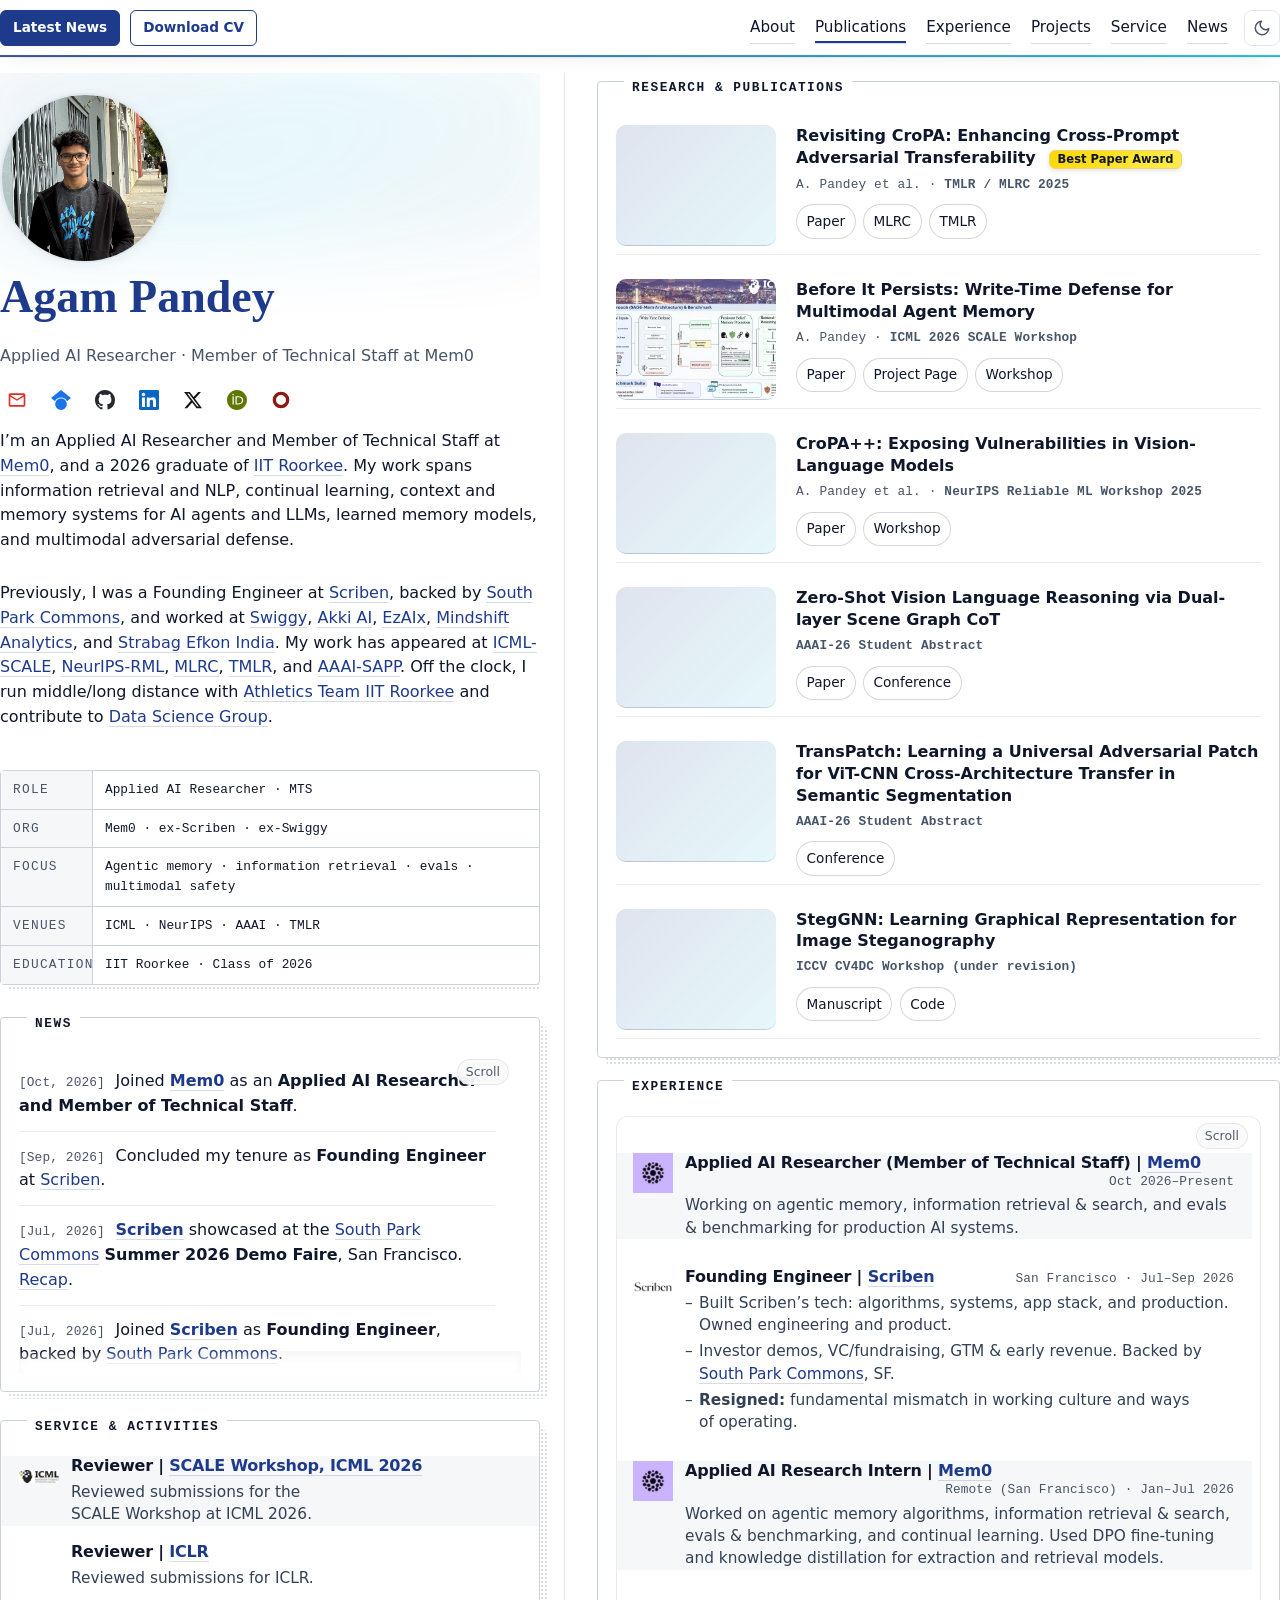
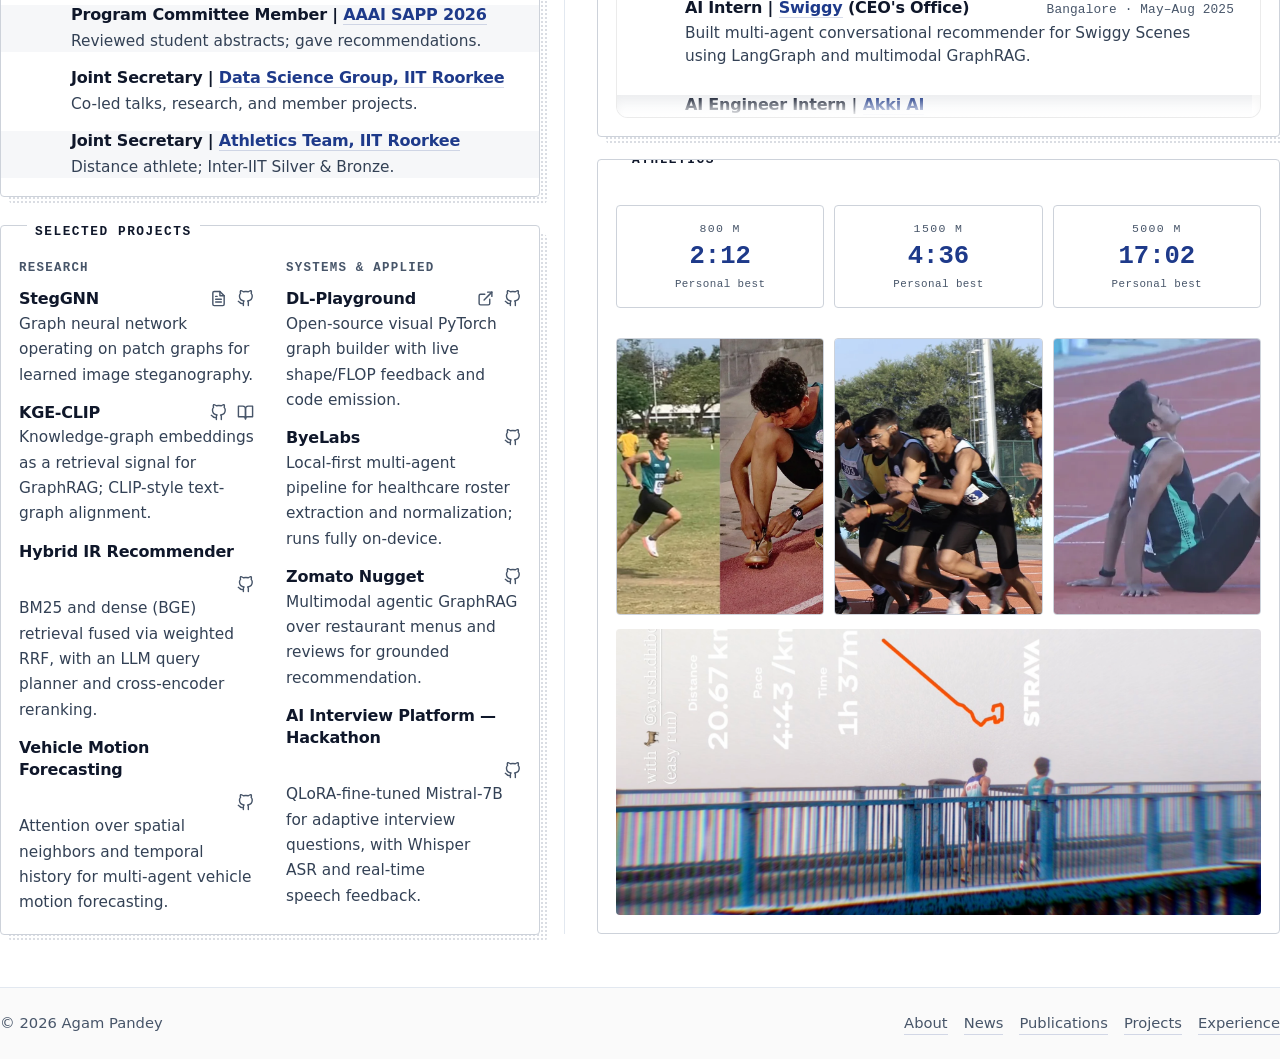
==== index.html @ eba28b07 "Refine research focus statement" ====
<!doctype html>
<html lang="en">
<head>
  <meta charset="utf-8" />
  <meta name="viewport" content="width=device-width,initial-scale=1" />
  <meta name="google-site-verification" content="AENt6nhlMRjTKrDk8dvHItSjWiHQhO2gDNcXjdzVQt0" />
  <title>Agam Pandey | Applied AI Researcher &amp; MTS at Mem0</title>
  <meta name="description" content="Agam Pandey is an Applied AI Researcher at Mem0, building memory, information retrieval, evaluation, and multimodal safety systems for AI agents." />
  <meta name="author" content="Agam Pandey" />
  <meta name="keywords" content="Agam Pandey, Applied AI Researcher, Member of Technical Staff, MTS, Mem0, Scriben, South Park Commons, IIT Roorkee, information retrieval, retrieval augmented generation, evaluation and benchmarking, multimodal safety, vision-language models, VLM, adversarial machine learning, AI agents, agentic memory, machine learning research" />
  <meta name="robots" content="index, follow, max-image-preview:large, max-snippet:-1, max-video-preview:-1" />
  <link rel="canonical" href="https://agampandey.com/" />
  <meta property="og:site_name" content="Agam Pandey" />
  <meta property="og:title" content="Agam Pandey | Applied AI Researcher &amp; MTS at Mem0" />
  <meta property="og:description" content="Applied AI researcher building memory, retrieval, and evaluation systems for AI agents at Mem0. Research spanning multimodal safety, VLMs, and adversarial machine learning." />
  <meta property="og:type" content="profile" />
  <meta property="profile:first_name" content="Agam" />
  <meta property="profile:last_name" content="Pandey" />
  <meta property="og:locale" content="en_US" />
  <meta property="og:url" content="https://agampandey.com/" />
  <meta property="og:image" content="https://agampandey.com/assets/photos/og-agam-pandey-v2.png" />
  <meta property="og:image:secure_url" content="https://agampandey.com/assets/photos/og-agam-pandey-v2.png" />
  <meta property="og:image:type" content="image/png" />
  <meta property="og:image:width" content="1200" />
  <meta property="og:image:height" content="630" />
  <meta property="og:image:alt" content="Agam Pandey, Applied AI Researcher and Member of Technical Staff at Mem0" />
  <meta name="twitter:card" content="summary_large_image" />
  <meta name="twitter:site" content="@AgamPandeyy" />
  <meta name="twitter:creator" content="@AgamPandeyy" />
  <meta name="twitter:domain" content="agampandey.com" />
  <meta name="twitter:url" content="https://agampandey.com/" />
  <meta name="twitter:title" content="Agam Pandey | Applied AI Researcher &amp; MTS at Mem0" />
  <meta name="twitter:description" content="Applied AI researcher building memory, retrieval, and evaluation systems for AI agents at Mem0. Research spanning multimodal safety, VLMs, and adversarial machine learning." />
  <meta name="twitter:image" content="https://agampandey.com/assets/photos/og-agam-pandey-v2.png" />
  <meta name="twitter:image:alt" content="Agam Pandey, Applied AI Researcher and Member of Technical Staff at Mem0" />
  <meta name="theme-color" content="#1e3a8a">
  <script>
    // Send visitors from legacy profile hosts to the canonical domain while
    // preserving project pages such as /sage-mem/ on GitHub Pages.
    (function () {
      var legacyHosts = ['agampandeyy.github.io', 'agampandeyy-github-io.pages.dev'];
      if (legacyHosts.indexOf(window.location.hostname) !== -1 &&
          (window.location.pathname === '/' || window.location.pathname === '/index.html')) {
        window.location.replace('https://agampandey.com/' + window.location.search + window.location.hash);
        return;
      }

      // Set theme before first paint to avoid any flash (FOUC).
      try {
        var stored = localStorage.getItem('theme');
        var theme = (stored === 'light' || stored === 'dark') ? stored : 'light';
        document.documentElement.setAttribute('data-theme', theme);
        var meta = document.querySelector('meta[name="theme-color"]');
        if (meta) meta.setAttribute('content', theme === 'dark' ? '#161616' : '#1e3a8a');
      } catch (e) {
        document.documentElement.setAttribute('data-theme', 'light');
      }
    })();
  </script>
  <link rel="icon" type="image/png" sizes="48x48" href="/favicon-cat-48x48.png">
  <link rel="icon" type="image/png" sizes="96x96" href="/favicon-cat-96x96.png">
  <link rel="shortcut icon" href="/favicon-cat.ico">
  <link rel="apple-touch-icon" sizes="180x180" href="/apple-touch-icon-cat.png">
  <link rel="manifest" href="/site.webmanifest">
  <link rel="preload" as="image" href="assets/photos/pfp-mem0.webp">
  <link rel="stylesheet" href="styles.css?v=20261003-4" />
  <script type="application/ld+json">
  {
    "@context": "https://schema.org",
    "@graph": [
      {
        "@type": "Person",
        "@id": "https://agampandey.com/#agam",
        "name": "Agam Pandey",
        "givenName": "Agam",
        "familyName": "Pandey",
        "url": "https://agampandey.com/",
        "image": "https://agampandey.com/assets/photos/pfp-mem0.webp",
        "alternateName": ["A. Pandey", "Agam Pandeyy"],
        "identifier": "ORCID: 0009-0008-0754-1623",
        "email": "mailto:agam.pandeyy@gmail.com",
        "jobTitle": "Applied AI Researcher | Member of Technical Staff",
        "description": "Applied AI Researcher and Member of Technical Staff at Mem0 working on agentic memory, information retrieval and search, evaluation and benchmarking, and production AI systems.",
        "mainEntityOfPage": { "@id": "https://agampandey.com/#profilepage" },
        "worksFor": { "@id": "https://agampandey.com/#mem0" },
        "affiliation": { "@id": "https://agampandey.com/#mem0" },
        "alumniOf": { "@id": "https://agampandey.com/#iitr" },
        "hasOccupation": {
          "@type": "Occupation",
          "name": "AI Researcher",
          "occupationalCategory": "15-2051.00",
          "skills": "Agentic memory, information retrieval, retrieval-augmented generation, LLM evaluation, adversarial machine learning, vision-language models"
        },
        "knowsLanguage": ["en", "hi"],
        "award": [
          "Best Paper Award, ML Reproducibility Challenge (MLRC) 2025",
          "Urmila & Prem Nath Kumra Annual Excellence Award, IIT Roorkee Heritage Foundation USA",
          "Inter-IIT Athletics Silver and Bronze medallist"
        ],
        "knowsAbout": [
          "Agentic Memory",
          "Information Retrieval",
          "Retrieval-Augmented Generation",
          "Semantic Search",
          "Reranking",
          "Evaluation and Benchmarking",
          "LLM Evaluation",
          "Direct Preference Optimization",
          "Knowledge Distillation",
          "Continual Learning",
          "Multimodal Safety and Robustness",
          "Vision-Language Models",
          "Adversarial Machine Learning",
          "AI Agents",
          "Computer Vision",
          "Machine Learning"
        ],
        "sameAs": [
          "https://github.com/AGAMPANDEYY",
          "https://scholar.google.com/citations?user=K6IhmxoAAAAJ&hl=en",
          "https://orcid.org/0009-0008-0754-1623",
          "https://openreview.net/profile?id=~Agam_Pandey1",
          "https://www.linkedin.com/in/agam-pandeyy/",
          "https://x.com/AgamPandeyy",
          "https://huggingface.co/AgamP"
        ]
      },
      {
        "@type": "Organization",
        "@id": "https://agampandey.com/#scriben",
        "name": "Scriben",
        "url": "https://home.scriben.ai/",
        "description": "Speech-native memory for knowledge work, backed by South Park Commons.",
        "funder": { "@type": "Organization", "name": "South Park Commons", "url": "https://www.southparkcommons.com/" }
      },
      {
        "@type": "Organization",
        "@id": "https://agampandey.com/#mem0",
        "name": "Mem0",
        "url": "https://mem0.ai/",
        "description": "A memory layer for AI applications and agents."
      },
      {
        "@type": "CollegeOrUniversity",
        "@id": "https://agampandey.com/#iitr",
        "name": "Indian Institute of Technology Roorkee",
        "alternateName": "IIT Roorkee",
        "url": "https://www.iitr.ac.in/"
      },
      {
        "@type": "WebSite",
        "@id": "https://agampandey.com/#website",
        "url": "https://agampandey.com/",
        "name": "Agam Pandey",
        "description": "Personal site of Agam Pandey, Applied AI Researcher and Member of Technical Staff at Mem0.",
        "inLanguage": "en",
        "publisher": { "@id": "https://agampandey.com/#agam" }
      },
      {
        "@type": "ProfilePage",
        "@id": "https://agampandey.com/#profilepage",
        "url": "https://agampandey.com/",
        "name": "Agam Pandey | Applied AI Researcher and MTS at Mem0",
        "isPartOf": { "@id": "https://agampandey.com/#website" },
        "about": { "@id": "https://agampandey.com/#agam" },
        "mainEntity": { "@id": "https://agampandey.com/#agam" },
        "dateModified": "2026-10-02",
        "inLanguage": "en"
      },
      {
        "@type": "ScholarlyArticle",
        "@id": "https://agampandey.com/#before-it-persists",
        "name": "Before It Persists: Write-Time Defense for Multimodal Agent Memory",
        "author": { "@id": "https://agampandey.com/#agam" },
        "datePublished": "2026",
        "url": "https://openreview.net/forum?id=6lJ6J3dDOx",
        "image": "https://agampandey.com/assets/pubs/icml-640.webp",
        "about": ["Agentic Memory", "Multimodal Safety", "AI Agents"],
        "isPartOf": { "@type": "Periodical", "name": "SCALE Workshop, ICML 2026" }
      },
      {
        "@type": "ScholarlyArticle",
        "@id": "https://agampandey.com/#scene-graph-cot",
        "name": "Zero-Shot Vision Language Reasoning via Dual-layer Scene Graph Chain-of-Thought",
        "author": { "@id": "https://agampandey.com/#agam" },
        "datePublished": "2026",
        "url": "https://ojs.aaai.org/index.php/AAAI/article/view/42188",
        "image": "https://agampandey.com/assets/pubs/scene-graph-cot-640.webp",
        "about": ["Vision-Language Models", "Scene Graphs", "Chain-of-Thought Reasoning"],
        "isPartOf": { "@type": "Periodical", "name": "AAAI-26 Student Abstract and Poster Program" }
      },
      {
        "@type": "ScholarlyArticle",
        "@id": "https://agampandey.com/#transpatch",
        "name": "TransPatch: Learning a Universal Adversarial Patch for ViT-CNN Cross-Architecture Transfer in Semantic Segmentation",
        "author": { "@id": "https://agampandey.com/#agam" },
        "datePublished": "2026",
        "url": "https://aaai.org/conference/aaai/aaai-26/student-abstract-and-poster-program-call/",
        "image": "https://agampandey.com/assets/pubs/transpatch-640.webp",
        "about": ["Adversarial Machine Learning", "Semantic Segmentation", "Vision Transformers"],
        "isPartOf": { "@type": "Periodical", "name": "AAAI-26 Student Abstract and Poster Program" }
      },
      {
        "@type": "ScholarlyArticle",
        "@id": "https://agampandey.com/#recropa",
        "name": "Revisiting CroPA: Enhancing Cross-Prompt Adversarial Transferability",
        "author": { "@id": "https://agampandey.com/#agam" },
        "datePublished": "2025",
        "url": "https://openreview.net/forum?id=5L90cl0xtf",
        "sameAs": "https://openreview.net/pdf?id=5L90cl0xtf",
        "image": "https://agampandey.com/assets/pubs/recropa-640.webp",
        "award": "Best Paper Award",
        "isPartOf": { "@type": "Periodical", "name": "Transactions on Machine Learning Research (TMLR) / MLRC 2025" }
      },
      {
        "@type": "ScholarlyArticle",
        "@id": "https://agampandey.com/#cropa-plus",
        "name": "CroPA++: Exposing Vulnerabilities in Vision-Language Models",
        "author": { "@id": "https://agampandey.com/#agam" },
        "datePublished": "2025",
        "url": "https://openreview.net/pdf?id=gKtyvblq0Y",
        "image": "https://agampandey.com/assets/pubs/cropa-plus-640.webp",
        "isPartOf": { "@type": "Periodical", "name": "NeurIPS 2025 Reliable ML Workshop" }
      },
      {
        "@type": "ScholarlyArticle",
        "@id": "https://agampandey.com/#steggnn",
        "name": "StegGNN: Learning Graphical Representation for Image Steganography",
        "author": { "@id": "https://agampandey.com/#agam" },
        "url": "https://openreview.net/forum?id=UpCzCC4hCn",
        "image": "https://agampandey.com/assets/pubs/steggnn-640.webp",
        "isPartOf": { "@type": "Periodical", "name": "ICCV CV4DC Workshop (under revision)" }
      }
    ]
  }
  </script>
</head>

<body class="no-logos">

<header class="site-header">
  <nav class="container nav">
    <div class="nav-left">
      <div class="nav-cta">
        <a class="btn btn-solid btn-small hide-sm" href="#news">Latest News</a>
        <a class="btn btn-outline btn-small" href="assets/AgamPandey.pdf" download>Download CV</a>
      </div>
    </div>
    <div class="nav-right">
      <ul class="nav-links" id="primary-navigation">
        <li><a href="#about" class="nav-link">About</a></li>
        <li><a href="#publications" class="nav-link">Publications</a></li>
        <li><a href="#experience" class="nav-link">Experience</a></li>
        <li><a href="#projects" class="nav-link">Projects</a></li>
        <li><a href="#service" class="nav-link">Service</a></li>
        <li><a href="#news" class="nav-link">News</a></li>
      </ul>
      <button class="theme-toggle" type="button" aria-label="Switch to dark theme" aria-pressed="false" title="Toggle theme">
        <svg class="icon-moon" viewBox="0 0 24 24" fill="none" stroke="currentColor" stroke-width="2" stroke-linecap="round" stroke-linejoin="round" aria-hidden="true" focusable="false"><path d="M21 12.79A9 9 0 1 1 11.21 3 7 7 0 0 0 21 12.79z"/></svg>
        <svg class="icon-sun" viewBox="0 0 24 24" fill="none" stroke="currentColor" stroke-width="2" stroke-linecap="round" stroke-linejoin="round" aria-hidden="true" focusable="false"><circle cx="12" cy="12" r="5"/><line x1="12" y1="1" x2="12" y2="3"/><line x1="12" y1="21" x2="12" y2="23"/><line x1="4.22" y1="4.22" x2="5.64" y2="5.64"/><line x1="18.36" y1="18.36" x2="19.78" y2="19.78"/><line x1="1" y1="12" x2="3" y2="12"/><line x1="21" y1="12" x2="23" y2="12"/><line x1="4.22" y1="19.78" x2="5.64" y2="18.36"/><line x1="18.36" y1="5.64" x2="19.78" y2="4.22"/></svg>
      </button>
      <button class="nav-toggle" aria-label="Open navigation" aria-expanded="false" aria-controls="primary-navigation" title="Menu">☰</button>
    </div>
  </nav>
</header>

<main class="container page-layout">
  <div class="sidebar">
    <!-- ABOUT -->
    <section id="about" class="section profile">
      <div class="hero-left">
      <img src="assets/photos/pfp-mem0.webp" alt="Agam Pandey, Applied AI Researcher and Member of Technical Staff at Mem0" class="headshot round" loading="eager" decoding="async" width="1200" height="1200">
      <h1 class="hero-title">Agam Pandey</h1>
      <div class="hero-subline">
        <p class="hero-subtitle">Applied AI Researcher · Member of Technical Staff at Mem0</p>
        <div class="social-text" aria-label="Profiles and contact">
          <a href="mailto:agam.pandeyy@gmail.com" class="social-icon gmail" aria-label="Gmail">
            <svg viewBox="0 0 24 24" aria-hidden="true" focusable="false">
              <path fill="#EA4335" d="M22 6c0-1.1-.9-2-2-2H4c-1.1 0-2 .9-2 2v12c0 1.1.9 2 2 2h16c1.1 0 2-.9 2-2V6zm-2 0l-8 5-8-5h16zm0 12H4V8l8 5 8-5v10z"/>
            </svg>
          </a>
          <a href="https://scholar.google.com/citations?user=K6IhmxoAAAAJ&hl=en" target="_blank" rel="me noopener" class="social-icon scholar" aria-label="Google Scholar">
            <svg viewBox="0 0 24 24" aria-hidden="true" focusable="false">
              <path fill="#4285F4" d="M12 24a7 7 0 110-14 7 7 0 010 14zm0-24L0 9.5l4.838 3.94A8 8 0 0112 9a8 8 0 017.162 4.44L24 9.5z"/>
            </svg>
          </a>
          <a href="https://github.com/AGAMPANDEYY" target="_blank" rel="me noopener" class="social-icon github" aria-label="GitHub">
            <svg viewBox="0 0 24 24" aria-hidden="true" focusable="false">
              <path fill="#181717" d="M12 0C5.37 0 0 5.37 0 12c0 5.31 3.435 9.795 8.205 11.385.6.105.825-.255.825-.57 0-.285-.015-1.23-.015-2.235-3.015.555-3.795-.735-4.035-1.41-.135-.345-.72-1.41-1.23-1.695-.42-.225-1.02-.78-.015-.795.945-.015 1.62.87 1.845 1.23 1.08 1.815 2.805 1.305 3.495.99.105-.78.42-1.305.765-1.605-2.67-.3-5.46-1.335-5.46-5.925 0-1.305.465-2.385 1.23-3.225-.12-.3-.54-1.53.12-3.18 0 0 1.005-.315 3.3 1.23.96-.27 1.98-.405 3-.405s2.04.135 3 .405c2.295-1.56 3.3-1.23 3.3-1.23.66 1.65.24 2.88.12 3.18.765.84 1.23 1.905 1.23 3.225 0 4.605-2.805 5.625-5.475 5.925.435.375.81 1.095.81 2.22 0 1.605-.015 2.895-.015 3.3 0 .315.225.69.825.57A12.02 12.02 0 0024 12c0-6.63-5.37-12-12-12z"/>
            </svg>
          </a>
          <a href="https://www.linkedin.com/in/agam-pandeyy/" target="_blank" rel="me noopener" class="social-icon linkedin" aria-label="LinkedIn">
            <svg viewBox="0 0 24 24" aria-hidden="true" focusable="false">
              <path fill="#0A66C2" d="M20.447 20.452h-3.554v-5.569c0-1.328-.027-3.037-1.852-3.037-1.853 0-2.136 1.445-2.136 2.939v5.667H9.351V9h3.414v1.561h.046c.477-.9 1.637-1.85 3.37-1.85 3.601 0 4.267 2.37 4.267 5.455v6.286zM5.337 7.433c-1.144 0-2.063-.926-2.063-2.065 0-1.138.92-2.063 2.063-2.063 1.14 0 2.064.925 2.064 2.063 0 1.139-.925 2.065-2.064 2.065zm1.782 13.019H3.555V9h3.564v11.452zM22.225 0H1.771C.792 0 0 .774 0 1.729v20.542C0 23.227.792 24 1.771 24h20.451C23.2 24 24 23.227 24 22.271V1.729C24 .774 23.2 0 22.222 0h.003z"/>
            </svg>
          </a>
          <a href="https://x.com/AgamPandeyy" target="_blank" rel="me noopener" class="social-icon x" aria-label="X (Twitter)">
            <svg viewBox="0 0 24 24" aria-hidden="true" focusable="false">
              <path fill="#000000" d="M18.244 2.25h3.308l-7.227 8.26 8.502 11.24H16.17l-5.214-6.817L4.99 21.75H1.68l7.73-8.835L1.254 2.25H8.08l4.713 6.231zm-1.161 17.52h1.833L7.084 4.126H5.117z"/>
            </svg>
          </a>
          <a href="https://orcid.org/0009-0008-0754-1623" target="_blank" rel="noopener me" class="social-icon orcid" aria-label="ORCID">
            <svg viewBox="0 0 24 24" aria-hidden="true" focusable="false">
              <path fill="#A6CE39" d="M12 0C5.372 0 0 5.372 0 12s5.372 12 12 12 12-5.372 12-12S18.628 0 12 0zM7.369 4.378c.525 0 .947.431.947.947 0 .525-.422.947-.947.947-.525 0-.946-.422-.946-.947 0-.516.421-.947.946-.947zm-.722 3.038h1.444v10.041H6.647V7.416zm3.562 0h3.9c3.712 0 5.344 2.653 5.344 5.025 0 2.578-2.016 5.025-5.325 5.025h-3.919V7.416zm1.444 1.303v7.444h2.297c3.272 0 4.022-2.484 4.022-3.722 0-2.016-1.284-3.722-4.097-3.722h-2.222z"/>
            </svg>
          </a>
          <a href="https://openreview.net/profile?id=~Agam_Pandey1" target="_blank" rel="me noopener" class="social-icon openreview" aria-label="OpenReview">
            <svg viewBox="0 0 24 24" aria-hidden="true" focusable="false">
              <path fill="#8C1B13" fill-rule="evenodd" d="M12 2a10 10 0 100 20 10 10 0 000-20zm0 4a6 6 0 110 12 6 6 0 010-12z"/>
            </svg>
          </a>
        </div>
      </div>

      <p>
        I’m an Applied AI Researcher and Member of Technical Staff at <a href="https://mem0.ai/" target="_blank" rel="noopener">Mem0</a>, and a 2026 graduate of <a href="https://www.iitr.ac.in/">IIT Roorkee</a>. My work spans information retrieval and NLP, continual learning, context and memory systems for AI agents and LLMs, learned memory models, and multimodal adversarial defense.
      </p>
      <p>
        Previously, I was a Founding Engineer at <a href="https://home.scriben.ai/" target="_blank" rel="noopener">Scriben</a>, backed by <a href="https://www.southparkcommons.com/" target="_blank" rel="noopener">South Park Commons</a>, and worked at <a href="https://www.swiggy.com/">Swiggy</a>, <a href="https://akki.ai/">Akki AI</a>, <a href="https://www.ezaix.com/">EzAIx</a>, <a href="https://www.mindshiftnow.in/">Mindshift Analytics</a>, and <a href="https://efkonindia.com/">Strabag Efkon India</a>. My work has appeared at <a href="https://scale-icml-2026.github.io/">ICML-SCALE</a>, <a href="https://neurips.cc/virtual/2025/workshop/109580">NeurIPS-RML</a>, <a href="https://reproml.org/">MLRC</a>, <a href="https://jmlr.org/tmlr/">TMLR</a>, and <a href="https://aaai.org/conference/aaai/aaai-26/student-abstract-and-poster-program-call/">AAAI-SAPP</a>. Off the clock, I run middle/long distance with <a href="https://www.instagram.com/athletics_iitr/?hl=en">Athletics Team IIT Roorkee</a> and contribute to <a href="https://dsgiitr.in/">Data Science Group</a>.
      </p>

      <dl class="facts">
        <div class="fact"><dt class="fact-k">Role</dt><dd class="fact-v">Applied AI Researcher · MTS</dd></div>
        <div class="fact"><dt class="fact-k">Org</dt><dd class="fact-v">Mem0 · ex-Scriben · ex-Swiggy</dd></div>
        <div class="fact"><dt class="fact-k">Focus</dt><dd class="fact-v">Agentic memory · information retrieval · evals · multimodal safety</dd></div>
        <div class="fact"><dt class="fact-k">Venues</dt><dd class="fact-v">ICML · NeurIPS · AAAI · TMLR</dd></div>
        <div class="fact"><dt class="fact-k">Education</dt><dd class="fact-v">IIT Roorkee · Class of 2026</dd></div>
      </dl>

      </div>
    </section>

    <!-- NEWS -->
    <section id="news" class="section">
      <div class="container">
        <h2>News</h2>
        <div class="section-divider"></div>

        <!-- Scrollable card with visual affordances -->
        <div class="scroll-card" data-scroll>
          <span class="scroll-hint">Scroll</span>
          <!-- The UL is the actual scroller -->
          <ul class="news-list scroll-body">
            <li>
              <time class="news-date" datetime="2026-10">[Oct, 2026]</time>
              Joined <a href="https://mem0.ai/" target="_blank" rel="noopener"><strong>Mem0</strong></a> as an
              <strong>Applied AI Researcher and Member of Technical Staff</strong>.
            </li>
            <li>
              <time class="news-date" datetime="2026-09">[Sep, 2026]</time>
              Concluded my tenure as <strong>Founding Engineer</strong> at
              <a href="https://home.scriben.ai/" target="_blank" rel="noopener">Scriben</a>.
            </li>
            <li>
              <time class="news-date" datetime="2026-07">[Jul, 2026]</time>
              <a href="https://home.scriben.ai/" target="_blank" rel="noopener"><strong>Scriben</strong></a> showcased at the
              <a href="https://www.southparkcommons.com/" target="_blank" rel="noopener">South Park Commons</a>
              <strong>Summer 2026 Demo Faire</strong>, San Francisco.
              <a href="https://x.com/spc/status/2082883773574914155" target="_blank" rel="noopener">Recap</a>.
            </li>
            <li>
              <time class="news-date" datetime="2026-07">[Jul, 2026]</time>
              Joined <a href="https://home.scriben.ai/" target="_blank" rel="noopener"><strong>Scriben</strong></a> as
              <strong>Founding Engineer</strong>, backed by
              <a href="https://www.southparkcommons.com/" target="_blank" rel="noopener">South Park Commons</a>.
            </li>
            <li>
              <time class="news-date" datetime="2026-07">[Jul, 2026]</time>
              Presented <strong>"Before It Persists"</strong> as a poster at the
              <a href="https://scale-icml-2026.github.io/" target="_blank" rel="noopener">SCALE Workshop</a>,
              <a href="https://icml.cc/" target="_blank" rel="noopener">ICML 2026</a> (Seoul).
              <a href="https://www.linkedin.com/posts/agam-pandey-326161223_presented-before-it-persists-at-icml-in-ugcPost-7481949259643146240-LiLN/" target="_blank" rel="noopener">LinkedIn post</a>.
            </li>
            <li>
              <time class="news-date" datetime="2026-05">[May, 2026]</time>
              Paper <strong>"Before It Persists: Write-Time Defense for Multimodal Agent Memory"</strong> accepted at
              <a href="https://scale-icml-2026.github.io/" target="_blank" rel="noopener">SCALE Workshop, ICML 2026</a>.
            </li>
            <li>
              <time class="news-date" datetime="2026-05">[May, 2026]</time>
              Started as <strong>Reviewer</strong> for
              <a href="https://scale-icml-2026.github.io/" target="_blank" rel="noopener">SCALE Workshop ICML 2026</a>.
            </li>
            <li>
              <time class="news-date" datetime="2026-04">[Apr, 2026]</time>
              Received the <strong>Urmila &amp; Prem Nath Kumra Annual Excellence Award</strong> from the
              IIT Roorkee Heritage Foundation USA.
              <a href="assets/awards/IITR_HeritageAward.pdf" target="_blank" rel="noopener">View award</a>.
            </li>
            <li>
              <time class="news-date" datetime="2026-02">[Feb, 2026]</time>
              Started as a <strong>Reviewer</strong> for an
              <a href="https://iclr.cc/" target="_blank" rel="noopener">ICLR Workshop</a>.
            </li>
            <li>
              <time class="news-date" datetime="2026-01">[Jan, 2026]</time>
              Joined <a href="https://mem0.ai/" target="_blank" rel="noopener"><strong>mem0</strong></a> as an <strong>Applied AI Research Intern</strong>.
            </li>
            <li>
              <time class="news-date" datetime="2025-11">[Nov, 2025]</time>
              Released <a href="https://github.com/dsgiitr/DL-Playground" target="_blank" rel="noopener"><strong>DL-Playground</strong></a> v1,
              an open-source visual PyTorch graph builder, with
              <a href="https://dsgiitr.in/" target="_blank" rel="noopener">DSG, IIT Roorkee</a> and
              <a href="https://sdslabs.co/" target="_blank" rel="noopener">SDSLabs</a>.
              <a href="https://dlplayground.dsgiitr.in/" target="_blank" rel="noopener">Live demo</a>.
            </li>
            <li>
              <time class="news-date" datetime="2025-09">[Sep, 2025]</time>
              Reviewer as <strong>Program Committee Member</strong> for
              <a href="https://aaai.org/conference/aaai/aaai-26/" target="_blank" rel="noopener">AAAI-26</a>
              Student Abstract and Poster Program (SAPP).
            </li>
            <li>
              <time class="news-date" datetime="2025-08">[Aug, 2025]</time>
              Presented <strong>ReCroPA</strong> at <strong>MLRC</strong>, Princeton University (New Jersey, USA).
            </li>
            <li>
              <time class="news-date" datetime="2025-05">[May, 2025]</time>
              Started as <strong>AI Engineering Intern</strong> at
              <a href="https://www.swiggy.com/" target="_blank" rel="noopener">Swiggy</a> (CEO's Office), Bangalore.
            </li>
            <li>
              <time class="news-date" datetime="2025-04">[Apr, 2025]</time>
              Promoted to <strong>Joint Secretary</strong> at
              <a href="https://dsgiitr.com/" target="_blank" rel="noopener">Data Science Group, IIT Roorkee</a>.
            </li>
            <li>
              <time class="news-date" datetime="2025-04">[Apr, 2025]</time>
              Promoted to <strong>Vice President (Analytics)</strong> at Society of Business, IIT Roorkee.
            </li>
            <li>
              <time class="news-date" datetime="2025-03">[Mar, 2025]</time>
              Joined <a href="https://www.ezaix.com/" target="_blank" rel="noopener">EzAIx Inc.</a> as
              <strong>AI Engineer Intern</strong>, working on multi-agent systems.
            </li>
            <li>
              <time class="news-date" datetime="2024-12">[Dec, 2024]</time>
              Started as <strong>AI Engineer Intern</strong> at
              <a href="https://akki.ai/" target="_blank" rel="noopener">Akki.ai</a>, building multi-agent copilot systems.
            </li>
            <li>
              <time class="news-date" datetime="2024-08">[Aug, 2024]</time>
              Started as <strong>Research Intern</strong> at Transportation Engineering Department, IIT Roorkee under
              <a href="https://scholar.google.com/citations?user=unUZoZAAAAAJ&hl=en" target="_blank" rel="noopener">Prof. Pushpa Choudhary</a>.
            </li>
            <li>
              <time class="news-date" datetime="2024-08">[Aug, 2024]</time>
              Joined <a href="https://www.mindshiftnow.in/" target="_blank" rel="noopener">Mindshift Analytics</a> as
              <strong>Data Science Intern</strong>.
            </li>
            <li>
              <time class="news-date" datetime="2024-06">[Jun, 2024]</time>
              Appointed as <strong>Joint Secretary</strong> of Athletics, IIT Roorkee, managing 60+ athletes.
            </li>
            <li>
              <time class="news-date" datetime="2024-06">[Jun, 2024]</time>
              Started internship at <a href="https://efkonindia.com/" target="_blank" rel="noopener">EFKON India</a> as
              <strong>Machine Learning Engineer</strong>.
            </li>
            <li>
              <time class="news-date" datetime="2024-04">[Apr, 2024]</time>
              Promoted to <strong>Manager (Analytics)</strong> at Society of Business, IIT Roorkee.
            </li>
            <li>
              <time class="news-date" datetime="2024-03">[Mar, 2024]</time>
              Became <strong>Member</strong> at Data Science Group.
            </li>
            <li>
              <time class="news-date" datetime="2024-02">[Feb, 2024]</time>
              Joined <a href="https://www.hanomi.ai/" target="_blank" rel="noopener">Hanomi</a> as
              <strong>ML Intern</strong>, contributing to AI-powered hardware design acceleration.
            </li>
            <li>
              <time class="news-date" datetime="2023-10">[Oct, 2023]</time>
              Started as <strong>MLOps Engineer</strong> at
              <a href="https://tinkeringlab.iitr.ac.in/" target="_blank" rel="noopener">Tinkering Lab, IIT Roorkee</a>,
              working on AlgoEase startup.
            </li>
            <li>
              <time class="news-date" datetime="2023-08">[Aug, 2023]</time>
              Appointed as <strong>Village Documentation Coordinator</strong> at
              <a href="https://uba.iitr.ac.in/" target="_blank" rel="noopener">Unnat Bharat Abhiyan, IIT Roorkee</a>.
            </li>
          </ul>
        </div>
      </div>
    </section>

    <!-- SERVICE & ACTIVITIES -->
    <section id="service" class="section">
      <div class="container">
        <h2>Service &amp; Activities</h2>
        <div class="section-divider"></div>

        <ul class="clean-list awards-list">
          <li>
            <div class="exp-header">
              <img src="assets/logos/icml.webp" alt="ICML" class="company-logo lazy-img" loading="lazy" decoding="async" width="48" height="48">
              <div class="exp-title-group">
                <div class="item-title">Reviewer | <a href="https://scale-icml-2026.github.io/" target="_blank" rel="noopener">SCALE Workshop, ICML 2026</a></div>
              </div>
            </div>
            <p class="item-desc">Reviewed submissions for the SCALE Workshop at ICML 2026.</p>
          </li>

          <li>
            <div class="exp-header">
              <img src="assets/logos/iclr.png" alt="ICLR" class="company-logo lazy-img" loading="lazy" decoding="async" width="48" height="48">
              <div class="exp-title-group">
                <div class="item-title"> Reviewer | <a href="https://iclr.cc/" target="_blank" rel="noopener">ICLR</a></div>
              </div>
            </div>
            <p class="item-desc">Reviewed submissions for ICLR.</p>
          </li>

          <li>
            <div class="exp-header">
              <img src="assets/logos/aaai.webp" alt="AAAI" class="company-logo lazy-img" loading="lazy" decoding="async" width="48" height="48">
              <div class="exp-title-group">
                <div class="item-title">Program Committee Member | <a href="https://aaai.org/conference/aaai/aaai-26/student-abstract-and-poster-program/" target="_blank" rel="noopener">AAAI SAPP 2026</a></div>
              </div>
            </div>
            <p class="item-desc">Reviewed student abstracts; gave recommendations.</p>
          </li>

          <li>
            <div class="exp-header">
              <img src="assets/logos/dsgiitr.webp" alt="Data Science Group IIT Roorkee" class="company-logo lazy-img" loading="lazy" decoding="async" width="48" height="48">
              <div class="exp-title-group">
                <div class="item-title">Joint Secretary | <a href="https://dsgiitr.in/" target="_blank" rel="noopener">Data Science Group, IIT Roorkee</a></div>
              </div>
            </div>
            <p class="item-desc">Co-led talks, research, and member projects.</p>
          </li>

          <!--
          <li>
            <div class="exp-header">
              <img src="assets/logos/socbiz.webp" alt="SocBiz IIT Roorkee" class="company-logo lazy-img" loading="lazy" decoding="async">
              <div class="exp-title-group">
                <div class="item-title">Vice President (Analytics) | SocBiz, IIT Roorkee</div>
                <div class="item-meta">
                  <a href="https://www.socbiziitr.in/" target="_blank" rel="noopener">Society of Business</a>
                </div>
              </div>
            </div>
            <p class="item-desc">Headed analytics vertical; mentored case teams and ran industry-focused activities.</p>
          </li>
          -->

          <li>
            <div class="exp-header">
              <img src="assets/logos/athletics.webp" alt="IIT Roorkee Athletics" class="company-logo lazy-img" loading="lazy" decoding="async" width="48" height="48">
              <div class="exp-title-group">
                <div class="item-title">Joint Secretary | <a href="https://www.instagram.com/athletics_iitr/?hl=en" target="_blank" rel="noopener">Athletics Team, IIT Roorkee</a></div>
              </div>
            </div>
            <p class="item-desc">Distance athlete; Inter-IIT Silver & Bronze.</p>
          </li>

        </ul>
      </div>
    </section>

    <!-- PROJECTS -->
    <section id="projects" class="section projects-section">
      <div class="container">
        <h2>Selected Projects</h2>
        <div class="section-divider"></div>

        <div class="projects-grid">
          <div class="projects-column">
            <h3>Research</h3>
            <ul class="clean-list">
              <li>
                <div class="item-header">
                  <span class="item-title">StegGNN</span>
                  <div class="item-links">
                    <a href="https://openreview.net/forum?id=UpCzCC4hCn" target="_blank" rel="noopener" aria-label="Paper" title="Paper"><svg viewBox="0 0 24 24" fill="none" stroke="currentColor" stroke-width="2" stroke-linecap="round" stroke-linejoin="round" aria-hidden="true" focusable="false"><path d="M14 2H6a2 2 0 0 0-2 2v16a2 2 0 0 0 2 2h12a2 2 0 0 0 2-2V8z"/><polyline points="14 2 14 8 20 8"/><line x1="16" y1="13" x2="8" y2="13"/><line x1="16" y1="17" x2="8" y2="17"/><polyline points="10 9 9 9 8 9"/></svg></a>
                    <a href="https://github.com/AGAMPANDEYY/StegGNN" target="_blank" rel="noopener" aria-label="Code" title="Code"><svg viewBox="0 0 24 24" fill="none" stroke="currentColor" stroke-width="2" stroke-linecap="round" stroke-linejoin="round" aria-hidden="true" focusable="false"><path d="M9 19c-5 1.5-5-2.5-7-3m14 6v-3.87a3.37 3.37 0 0 0-.94-2.61c3.14-.35 6.44-1.54 6.44-7A5.44 5.44 0 0 0 20 4.77 5.07 5.07 0 0 0 19.91 1S18.73.65 16 2.48a13.38 13.38 0 0 0-7 0C6.27.65 5.09 1 5.09 1A5.07 5.07 0 0 0 5 4.77a5.44 5.44 0 0 0-1.5 3.78c0 5.42 3.3 6.61 6.44 7A3.37 3.37 0 0 0 9 18.13V22"/></svg></a>
                  </div>
                </div>
                <p class="item-desc">Graph neural network operating on patch graphs for learned image steganography.</p>
              </li>
              <li>
                <div class="item-header">
                  <span class="item-title">KGE-CLIP</span>
                  <div class="item-links">
                    <a href="https://github.com/dsgiitr/kge-clip" target="_blank" rel="noopener" aria-label="Code" title="Code"><svg viewBox="0 0 24 24" fill="none" stroke="currentColor" stroke-width="2" stroke-linecap="round" stroke-linejoin="round" aria-hidden="true" focusable="false"><path d="M9 19c-5 1.5-5-2.5-7-3m14 6v-3.87a3.37 3.37 0 0 0-.94-2.61c3.14-.35 6.44-1.54 6.44-7A5.44 5.44 0 0 0 20 4.77 5.07 5.07 0 0 0 19.91 1S18.73.65 16 2.48a13.38 13.38 0 0 0-7 0C6.27.65 5.09 1 5.09 1A5.07 5.07 0 0 0 5 4.77a5.44 5.44 0 0 0-1.5 3.78c0 5.42 3.3 6.61 6.44 7A3.37 3.37 0 0 0 9 18.13V22"/></svg></a>
                    <a href="https://agam-pandey.gitbook.io/knowledge-graph-embedding-or-dsg-iitr/" target="_blank" rel="noopener" aria-label="Writeup" title="Writeup"><svg viewBox="0 0 24 24" fill="none" stroke="currentColor" stroke-width="2" stroke-linecap="round" stroke-linejoin="round" aria-hidden="true" focusable="false"><path d="M2 3h6a4 4 0 0 1 4 4v14a3 3 0 0 0-3-3H2z"/><path d="M22 3h-6a4 4 0 0 0-4 4v14a3 3 0 0 1 3-3h7z"/></svg></a>
                  </div>
                </div>
                <p class="item-desc">Knowledge-graph embeddings as a retrieval signal for GraphRAG; CLIP-style text-graph alignment.</p>
              </li>
              <li>
                <div class="item-header">
                  <span class="item-title">Hybrid IR Recommender</span>
                  <div class="item-links">
                    <a href="https://github.com/AGAMPANDEYY/hybrid-rec-llm" target="_blank" rel="noopener" aria-label="Code" title="Code"><svg viewBox="0 0 24 24" fill="none" stroke="currentColor" stroke-width="2" stroke-linecap="round" stroke-linejoin="round" aria-hidden="true" focusable="false"><path d="M9 19c-5 1.5-5-2.5-7-3m14 6v-3.87a3.37 3.37 0 0 0-.94-2.61c3.14-.35 6.44-1.54 6.44-7A5.44 5.44 0 0 0 20 4.77 5.07 5.07 0 0 0 19.91 1S18.73.65 16 2.48a13.38 13.38 0 0 0-7 0C6.27.65 5.09 1 5.09 1A5.07 5.07 0 0 0 5 4.77a5.44 5.44 0 0 0-1.5 3.78c0 5.42 3.3 6.61 6.44 7A3.37 3.37 0 0 0 9 18.13V22"/></svg></a>
                  </div>
                </div>
                <p class="item-desc">BM25 and dense (BGE) retrieval fused via weighted RRF, with an LLM query planner and cross-encoder reranking.</p>
              </li>
              <li>
                <div class="item-header">
                  <span class="item-title">Vehicle Motion Forecasting</span>
                  <div class="item-links">
                    <a href="https://github.com/AGAMPANDEYY/vehicle_trajectory_prediction" target="_blank" rel="noopener" aria-label="Code" title="Code"><svg viewBox="0 0 24 24" fill="none" stroke="currentColor" stroke-width="2" stroke-linecap="round" stroke-linejoin="round" aria-hidden="true" focusable="false"><path d="M9 19c-5 1.5-5-2.5-7-3m14 6v-3.87a3.37 3.37 0 0 0-.94-2.61c3.14-.35 6.44-1.54 6.44-7A5.44 5.44 0 0 0 20 4.77 5.07 5.07 0 0 0 19.91 1S18.73.65 16 2.48a13.38 13.38 0 0 0-7 0C6.27.65 5.09 1 5.09 1A5.07 5.07 0 0 0 5 4.77a5.44 5.44 0 0 0-1.5 3.78c0 5.42 3.3 6.61 6.44 7A3.37 3.37 0 0 0 9 18.13V22"/></svg></a>
                  </div>
                </div>
                <p class="item-desc">Attention over spatial neighbors and temporal history for multi-agent vehicle motion forecasting.</p>
              </li>
            </ul>
          </div>

          <div class="projects-column">
            <h3>Systems &amp; Applied</h3>
            <ul class="clean-list">
              <li>
                <div class="item-header">
                  <span class="item-title">DL-Playground</span>
                  <div class="item-links">
                    <a href="https://dlplayground.dsgiitr.in/" target="_blank" rel="noopener" aria-label="Live demo" title="Live demo"><svg viewBox="0 0 24 24" fill="none" stroke="currentColor" stroke-width="2" stroke-linecap="round" stroke-linejoin="round" aria-hidden="true" focusable="false"><path d="M18 13v6a2 2 0 0 1-2 2H5a2 2 0 0 1-2-2V8a2 2 0 0 1 2-2h6"/><polyline points="15 3 21 3 21 9"/><line x1="10" y1="14" x2="21" y2="3"/></svg></a>
                    <a href="https://github.com/dsgiitr/DL-Playground" target="_blank" rel="noopener" aria-label="Code" title="Code"><svg viewBox="0 0 24 24" fill="none" stroke="currentColor" stroke-width="2" stroke-linecap="round" stroke-linejoin="round" aria-hidden="true" focusable="false"><path d="M9 19c-5 1.5-5-2.5-7-3m14 6v-3.87a3.37 3.37 0 0 0-.94-2.61c3.14-.35 6.44-1.54 6.44-7A5.44 5.44 0 0 0 20 4.77 5.07 5.07 0 0 0 19.91 1S18.73.65 16 2.48a13.38 13.38 0 0 0-7 0C6.27.65 5.09 1 5.09 1A5.07 5.07 0 0 0 5 4.77a5.44 5.44 0 0 0-1.5 3.78c0 5.42 3.3 6.61 6.44 7A3.37 3.37 0 0 0 9 18.13V22"/></svg></a>
                  </div>
                </div>
                <p class="item-desc">Open-source visual PyTorch graph builder with live shape/FLOP feedback and code emission.</p>
              </li>
              <li>
                <div class="item-header">
                  <span class="item-title">ByeLabs</span>
                  <div class="item-links">
                    <a href="https://github.com/AGAMPANDEYY/ByeLabs" target="_blank" rel="noopener" aria-label="Code" title="Code"><svg viewBox="0 0 24 24" fill="none" stroke="currentColor" stroke-width="2" stroke-linecap="round" stroke-linejoin="round" aria-hidden="true" focusable="false"><path d="M9 19c-5 1.5-5-2.5-7-3m14 6v-3.87a3.37 3.37 0 0 0-.94-2.61c3.14-.35 6.44-1.54 6.44-7A5.44 5.44 0 0 0 20 4.77 5.07 5.07 0 0 0 19.91 1S18.73.65 16 2.48a13.38 13.38 0 0 0-7 0C6.27.65 5.09 1 5.09 1A5.07 5.07 0 0 0 5 4.77a5.44 5.44 0 0 0-1.5 3.78c0 5.42 3.3 6.61 6.44 7A3.37 3.37 0 0 0 9 18.13V22"/></svg></a>
                  </div>
                </div>
                <p class="item-desc">Local-first multi-agent pipeline for healthcare roster extraction and normalization; runs fully on-device.</p>
              </li>
              <li>
                <div class="item-header">
                  <span class="item-title">Zomato Nugget</span>
                  <div class="item-links">
                    <a href="https://github.com/AGAMPANDEYY/zomato_nugget" target="_blank" rel="noopener" aria-label="Code" title="Code"><svg viewBox="0 0 24 24" fill="none" stroke="currentColor" stroke-width="2" stroke-linecap="round" stroke-linejoin="round" aria-hidden="true" focusable="false"><path d="M9 19c-5 1.5-5-2.5-7-3m14 6v-3.87a3.37 3.37 0 0 0-.94-2.61c3.14-.35 6.44-1.54 6.44-7A5.44 5.44 0 0 0 20 4.77 5.07 5.07 0 0 0 19.91 1S18.73.65 16 2.48a13.38 13.38 0 0 0-7 0C6.27.65 5.09 1 5.09 1A5.07 5.07 0 0 0 5 4.77a5.44 5.44 0 0 0-1.5 3.78c0 5.42 3.3 6.61 6.44 7A3.37 3.37 0 0 0 9 18.13V22"/></svg></a>
                  </div>
                </div>
                <p class="item-desc">Multimodal agentic GraphRAG over restaurant menus and reviews for grounded recommendation.</p>
              </li>
              <li>
                <div class="item-header">
                  <span class="item-title">AI Interview Platform — Hackathon</span>
                  <div class="item-links">
                    <a href="https://github.com/beingamanforever/Tech-Enhanced-AI-Interview-Learning-Platform" target="_blank" rel="noopener" aria-label="Code" title="Code"><svg viewBox="0 0 24 24" fill="none" stroke="currentColor" stroke-width="2" stroke-linecap="round" stroke-linejoin="round" aria-hidden="true" focusable="false"><path d="M9 19c-5 1.5-5-2.5-7-3m14 6v-3.87a3.37 3.37 0 0 0-.94-2.61c3.14-.35 6.44-1.54 6.44-7A5.44 5.44 0 0 0 20 4.77 5.07 5.07 0 0 0 19.91 1S18.73.65 16 2.48a13.38 13.38 0 0 0-7 0C6.27.65 5.09 1 5.09 1A5.07 5.07 0 0 0 5 4.77a5.44 5.44 0 0 0-1.5 3.78c0 5.42 3.3 6.61 6.44 7A3.37 3.37 0 0 0 9 18.13V22"/></svg></a>
                  </div>
                </div>
                <p class="item-desc">QLoRA-fine-tuned Mistral-7B for adaptive interview questions, with Whisper ASR and real-time speech feedback.</p>
              </li>
            </ul>
          </div>
        </div>
      </div>
    </section>
  </div>

  <div class="content">

<!-- PUBLICATIONS -->
<section id="publications" class="section">
  <div class="container">
    <h2>Research & Publications</h2>
    <div class="section-divider"></div>

    <div class="pub-list">
        <!-- ReCroPA (Best Paper) -->
        <article class="pub-card">
          <a class="pub-thumb" href="https://openreview.net/forum?id=5L90cl0xtf" target="_blank" rel="noopener">
            <img
              src="assets/pubs/recropa-640.webp"
              srcset="assets/pubs/recropa-320.webp 320w, assets/pubs/recropa-640.webp 640w, assets/pubs/recropa-960.webp 960w, assets/pubs/recropa.webp 1652w"
              sizes="(max-width: 720px) 100vw, 160px"
              alt="ReCroPA paper figure"
              class="lazy-img"
              loading="lazy"
              decoding="async"
              width="1652"
              height="988">
          </a>
          <div class="pub-body">
            <h4 class="pub-title">
              Revisiting CroPA: Enhancing Cross-Prompt Adversarial Transferability
              <span class="pub-badge">Best Paper Award</span>
            </h4>
            <div class="pub-meta">
              A. Pandey et al. · <span class="pub-venue">TMLR / MLRC 2025</span>
            </div>
            <div class="pub-actions">
              <a class="btn-chip" href="https://openreview.net/pdf?id=5L90cl0xtf" target="_blank" rel="noopener">Paper</a>
              <a class="btn-chip" href="https://reproml.org/" target="_blank" rel="noopener">MLRC</a>
              <a class="btn-chip" href="https://jmlr.org/tmlr/" target="_blank" rel="noopener">TMLR</a>
            </div>
          </div>
        </article>

        <!-- ICML SCALE 2026 -->
        <article class="pub-card">
          <a class="pub-thumb" href="https://scale-icml-2026.github.io/" target="_blank" rel="noopener">
            <img
              src="assets/pubs/icml-640.webp"
              srcset="assets/pubs/icml-320.webp 320w, assets/pubs/icml-640.webp 640w, assets/pubs/icml-960.webp 960w, assets/pubs/icml.webp 1560w"
              sizes="(max-width: 720px) 100vw, 160px"
              alt="Before It Persists paper figure"
              class="lazy-img"
              loading="lazy"
              decoding="async"
              width="1560"
              height="952">
          </a>
          <div class="pub-body">
            <h4 class="pub-title">
              Before It Persists: Write-Time Defense for Multimodal Agent Memory
            </h4>
            <div class="pub-meta">
              A. Pandey · <span class="pub-venue">ICML 2026 SCALE Workshop</span>
            </div>
            <div class="pub-actions">
              <a class="btn-chip" href="https://openreview.net/forum?id=6lJ6J3dDOx" target="_blank" rel="noopener">Paper</a>
              <a class="btn-chip" href="https://agampandeyy.github.io/sage-mem/" target="_blank" rel="noopener">Project Page</a>
              <a class="btn-chip" href="https://scale-icml-2026.github.io/" target="_blank" rel="noopener">Workshop</a>
            </div>
          </div>
        </article>

        <!-- CroPA++ -->
        <article class="pub-card">
          <a class="pub-thumb" href="https://openreview.net/pdf?id=gKtyvblq0Y" target="_blank" rel="noopener">
            <img
              src="assets/pubs/cropa-plus-640.webp"
              srcset="assets/pubs/cropa-plus-320.webp 320w, assets/pubs/cropa-plus-640.webp 640w, assets/pubs/cropa-plus-960.webp 960w, assets/pubs/cropa-plus.webp 1908w"
              sizes="(max-width: 720px) 100vw, 160px"
              alt="CroPA++ paper figure"
              class="lazy-img"
              loading="lazy"
              decoding="async"
              width="1908"
              height="1172">
          </a>
          <div class="pub-body">
            <h4 class="pub-title">
              CroPA++: Exposing Vulnerabilities in Vision-Language Models
            </h4>
            <div class="pub-meta">
              A. Pandey et al. · <span class="pub-venue">NeurIPS Reliable ML Workshop 2025</span>
            </div>
            <div class="pub-actions">
              <a class="btn-chip" href="https://openreview.net/pdf?id=gKtyvblq0Y" target="_blank" rel="noopener">Paper</a>
              <a class="btn-chip" href="https://neurips.cc/virtual/2025/workshop/109580" target="_blank" rel="noopener">Workshop</a>
            </div>
          </div>
        </article>

        <!-- Card 3 -->
        <article class="pub-card">
          <a class="pub-thumb" href="https://aaai.org/conference/aaai/aaai-26/student-abstract-and-poster-program-call/" target="_blank" rel="noopener">
            <img
              src="assets/pubs/scene-graph-cot-640.webp"
              srcset="assets/pubs/scene-graph-cot-320.webp 320w, assets/pubs/scene-graph-cot-640.webp 640w, assets/pubs/scene-graph-cot-960.webp 960w, assets/pubs/scene-graph-cot.webp 1412w"
              sizes="(max-width: 720px) 100vw, 160px"
              alt="Scene Graph CoT figure"
              class="lazy-img"
              loading="lazy"
              decoding="async"
              width="1412"
              height="486">
          </a>
          <div class="pub-body">
            <h4 class="pub-title">Zero-Shot Vision Language Reasoning via Dual-layer Scene Graph CoT</h4>
            <div class="pub-meta">
              <span class="pub-venue">AAAI-26 Student Abstract</span>
            </div>
            <div class="pub-actions">
              <a class="btn-chip" href="https://ojs.aaai.org/index.php/AAAI/article/view/42188" target="_blank" rel="noopener">Paper</a>
              <a class="btn-chip" href="https://aaai.org/conference/aaai/aaai-26/student-abstract-and-poster-program-call/" target="_blank" rel="noopener">Conference</a>
            </div>
          </div>
        </article>

        <!-- Card 4 -->
        <article class="pub-card">
          <a class="pub-thumb" href="https://aaai.org/conference/aaai/aaai-26/student-abstract-and-poster-program-call/" target="_blank" rel="noopener" aria-label="TransPatch">
            <img
              src="assets/pubs/transpatch-640.webp"
              srcset="assets/pubs/transpatch-320.webp 320w, assets/pubs/transpatch-640.webp 640w, assets/pubs/transpatch-960.webp 960w, assets/pubs/transpatch.webp 1600w"
              sizes="(max-width: 720px) 100vw, 160px"
              alt="TransPatch universal adversarial patch figure"
              class="lazy-img"
              loading="lazy"
              decoding="async"
              width="1600"
              height="648">
          </a>
          <div class="pub-body">
            <h4 class="pub-title">
              TransPatch: Learning a Universal Adversarial Patch for ViT-CNN Cross-Architecture Transfer in Semantic Segmentation
            </h4>
            <div class="pub-meta">
              <span class="pub-venue">AAAI-26 Student Abstract</span>
            </div>
            <div class="pub-actions">
              <a class="btn-chip" href="https://aaai.org/conference/aaai/aaai-26/student-abstract-and-poster-program-call/" target="_blank" rel="noopener">Conference</a>
            </div>
          </div>
        </article>
        <!-- Card 5 -->
        <article class="pub-card">
          <a class="pub-thumb" href="https://github.com/AGAMPANDEYY/StegGNN" target="_blank" rel="noopener">
            <img
              src="assets/pubs/steggnn-640.webp"
              srcset="assets/pubs/steggnn-320.webp 320w, assets/pubs/steggnn-640.webp 640w, assets/pubs/steggnn-960.webp 960w, assets/pubs/steggnn.webp 1436w"
              sizes="(max-width: 720px) 100vw, 160px"
              alt="StegGNN paper figure"
              class="lazy-img"
              loading="lazy"
              decoding="async"
              width="1436"
              height="582">
          </a>
          <div class="pub-body">
            <h4 class="pub-title">StegGNN: Learning Graphical Representation for Image Steganography</h4>
            <div class="pub-meta">
              <span class="pub-venue">ICCV CV4DC Workshop (under revision)</span>
            </div>
            <div class="pub-actions">
              <a class="btn-chip" href="https://openreview.net/forum?id=UpCzCC4hCn" target="_blank" rel="noopener">Manuscript</a>
              <a class="btn-chip" href="https://github.com/AGAMPANDEYY/StegGNN" target="_blank" rel="noopener">Code</a>
            </div>
          </div>
        </article>
    </div>
  </div>
</section>

<!-- EXPERIENCE -->
<section id="experience" class="section">
  <div class="container">
    <h2>Experience</h2>
    <div class="section-divider"></div>

    <div class="scroll-card experience-scroll" data-scroll>
      <span class="scroll-hint">Scroll</span>
      <ul class="clean-list experience-list scroll-body">
      <li>
        <div class="exp-header">
          <img src="assets/logos/mem0.webp" alt="Mem0" class="company-logo lazy-img" loading="lazy" decoding="async" width="48" height="48">
          <div class="exp-title-group">
            <div class="item-title">Applied AI Researcher (Member of Technical Staff) | <a href="https://mem0.ai/" target="_blank" rel="noopener">Mem0</a></div>
            <div class="item-meta">Oct 2026–Present</div>
          </div>
        </div>
        <p class="item-desc">Working on agentic memory, information retrieval &amp; search, and evals &amp; benchmarking for production AI systems.</p>
      </li>
      <li>
        <div class="exp-header">
          <img src="assets/logos/scriben.webp" alt="Scriben" class="company-logo lazy-img" loading="lazy" decoding="async" width="48" height="48">
          <div class="exp-title-group">
            <div class="item-title">Founding Engineer | <a href="https://home.scriben.ai/" target="_blank" rel="noopener">Scriben</a></div>
            <div class="item-meta">San Francisco · Jul–Sep 2026</div>
          </div>
        </div>
        <div class="item-desc exp-points">
          <div class="exp-point">Built Scriben’s tech: algorithms, systems, app stack, and production. Owned engineering and product.</div>
          <div class="exp-point">Investor demos, VC/fundraising, GTM &amp; early revenue. Backed by <a href="https://www.southparkcommons.com/" target="_blank" rel="noopener">South Park Commons</a>, SF.</div>
          <div class="exp-point exp-exit"><strong>Resigned:</strong> fundamental mismatch in working culture and ways of operating.</div>
        </div>
      </li>
      <li>
        <div class="exp-header">
          <img src="assets/logos/mem0.webp" alt="Mem0" class="company-logo lazy-img" loading="lazy" decoding="async" width="48" height="48">
          <div class="exp-title-group">
            <div class="item-title">Applied AI Research Intern | <a href="https://mem0.ai/" target="_blank" rel="noopener">Mem0</a></div>
            <div class="item-meta">Remote (San Francisco) · Jan–Jul 2026</div>
          </div>
        </div>
        <p class="item-desc">Worked on agentic memory algorithms, information retrieval &amp; search, evals &amp; benchmarking, and continual learning. Used DPO fine-tuning and knowledge distillation for extraction and retrieval models.</p>
      </li>
      <li>
        <div class="exp-header">
          <img src="assets/logos/swiggy.webp" alt="Swiggy" class="company-logo lazy-img" loading="lazy" decoding="async" width="48" height="48">
          <div class="exp-title-group">
            <div class="item-title">AI Intern | <a href="https://www.swiggy.com/" target="_blank" rel="noopener">Swiggy</a> (CEO's Office)</div>
            <div class="item-meta">Bangalore · May–Aug 2025</div>
          </div>
        </div>
        <p class="item-desc">Built multi-agent conversational recommender for Swiggy Scenes using LangGraph and multimodal GraphRAG.</p>
      </li>
      
      <li>
        <div class="exp-header">
          <img src="assets/logos/akki.webp" alt="Akki AI" class="company-logo lazy-img" loading="lazy" decoding="async" width="48" height="48">
          <div class="exp-title-group">
            <div class="item-title">AI Engineer Intern | <a href="https://akki.ai/" target="_blank" rel="noopener">Akki AI</a></div>
            <div class="item-meta">Remote (New Delhi) · Dec 2024–Apr 2025</div>
          </div>
        </div>
        <p class="item-desc">Built a startup copilot with multi-agent CUA workflows (LangGraph) and Hybrid-RAG with persona memory. RLHF-style evaluation and deployed scalable agent clusters on AWS (FastAPI + Celery).</p>
      </li>
      
      <li>
        <div class="exp-header">
          <img src="assets/logos/ezaix.webp" alt="EzAIx" class="company-logo lazy-img" loading="lazy" decoding="async" width="48" height="48">
          <div class="exp-title-group">
            <div class="item-title">AI Engineer Intern | <a href="https://www.ezaix.com/" target="_blank" rel="noopener">EzAIx Inc.</a></div>
            <div class="item-meta">Remote (Florida US) · Mar–Apr 2025</div>
          </div>
        </div>
        <p class="item-desc">Multi-agent onboarding assistant for Microsoft Suite workflows: GPT-4V + LangGraph with RAG, async orchestration (FastAPI/Celery, MongoDB), and Selenium UI control.</p>
      </li>

      <li>
        <div class="exp-header">
          <img src="assets/logos/iitj.webp" alt="IIT Jodhpur" class="company-logo lazy-img" loading="lazy" decoding="async" width="48" height="48">
          <div class="exp-title-group">
            <div class="item-title">Research Intern | <a href="https://www.iitj.ac.in/" target="_blank" rel="noopener">Transportation Lab, IIT Jodhpur</a></div>
            <div class="item-meta">Aug 2024–Present · with <a href="https://scholar.google.com/citations?user=C8hmPlQAAAAJ&amp;hl=en" target="_blank" rel="noopener">Prof. Akshay Gupta</a></div>
          </div>
        </div>
        <p class="item-desc">Depth estimation and multimodal sensor fusion (16-beam LiDAR + monocular camera) for early collision-warning systems in Indian traffic.</p>
      </li>
      <li>
        <div class="exp-header">
          <img src="assets/logos/mindshift.webp" alt="Mindshift Analytics" class="company-logo lazy-img" loading="lazy" decoding="async" width="48" height="48">
          <div class="exp-title-group">
            <div class="item-title">Data Science Intern | <a href="https://www.mindshiftnow.in/" target="_blank" rel="noopener">Mindshift Analytics</a></div>
            <div class="item-meta">Remote · Aug–Oct 2024</div>
          </div>
        </div>
        <p class="item-desc">Built telemetry analytics for mining fleets: fuel/dynamics modeling and anomaly detection at scale. Implemented RDP trajectory simplification + DBSCAN clustering pipelines.</p>
      </li>
      
      <li>
        <div class="exp-header">
          <img src="assets/logos/strabag.webp" alt="Strabag Efkon India" class="company-logo lazy-img" loading="lazy" decoding="async" width="48" height="48">
          <div class="exp-title-group">
            <div class="item-title">Applied ML Intern | <a href="https://efkonindia.com/" target="_blank" rel="noopener">Strabag Efkon India</a></div>
            <div class="item-meta">Gurgaon · Jun–Jul 2024</div>
          </div>
        </div>
        <p class="item-desc">ML + linear-programming (PuLP) fleet optimization for emergency-response routing on Hyderabad-ORR; modular Python tooling later scaled to other highways.</p>
      </li>
      </ul>
    </div>
  </div>
</section>

<!-- ATHLETICS -->
<section id="athletics" class="section">
  <div class="container">
    <h2>Athletics</h2>

    <dl class="pr-grid">
      <div class="pr-card">
        <dt class="pr-dist">800 m</dt>
        <dd class="pr-time">2:12</dd>
        <p class="pr-note">Personal best</p>
      </div>
      <div class="pr-card">
        <dt class="pr-dist">1500 m</dt>
        <dd class="pr-time">4:36</dd>
        <p class="pr-note">Personal best</p>
      </div>
      <div class="pr-card">
        <dt class="pr-dist">5000 m</dt>
        <dd class="pr-time">17:02</dd>
        <p class="pr-note">Personal best</p>
      </div>
    </dl>

    <div class="race-gallery">
      <figure class="race-shot">
        <div class="race-frame">
          <img src="assets/athletics/800m.webp" alt="Agam Pandey racing the 800 m" loading="lazy" decoding="async">
        </div>
      </figure>
      <figure class="race-shot">
        <div class="race-frame">
          <img src="assets/athletics/1500m.webp" alt="Agam Pandey racing the 1500 m" loading="lazy" decoding="async">
        </div>
      </figure>
      <figure class="race-shot">
        <div class="race-frame">
          <img src="assets/athletics/5000m.webp" alt="Agam Pandey racing the 5000 m" loading="lazy" decoding="async">
        </div>
      </figure>
    </div>

    <figure class="long-run-banner">
      <img src="assets/athletics/long-run-strava.png?v=20261003-2" alt="Strava screenshot from Agam Pandey's 20.67 km long run" loading="lazy" decoding="async" width="2074" height="1170">
    </figure>
  </div>
</section>

  </div>
</main>

<footer class="site-footer">
  <div class="container footer-inner">
    <div>© <span id="year"></span> Agam Pandey</div>
    <div class="footer-links">
      <a href="#about">About</a>
      <a href="#news">News</a>
      <a href="#publications">Publications</a>
      <a href="#projects">Projects</a>
      <a href="#experience">Experience</a>
    </div>
  </div>
</footer>

<script src="script.js?v=20261003-3" defer></script>
</body>
</html>
---- styles.css ----
:root{
  color-scheme: light;
  --bg:#ffffff;
  --surface:#ffffff;
  --surface-2:#fafafa;
  --logo-bg:#ffffff;
  --text:#0f172a;
  --muted:#475569;
  --ink-soft:#334155;
  --accent:#1e3a8a;
  --accent-contrast:#ffffff;
  --border:#e2e8f0;
  --line:rgba(0,0,0,0.08);
  --line-strong:rgba(0,0,0,0.16);
  --header-bg:rgba(255,255,255,.98);
  --scrollbar:#c7cbd1;
  --scrollbar-hover:#aeb4bc;
  --divider-start:#06b6d4;
  --divider-end:rgba(6,182,212,0);
  --social-gmail:#d93025;
  --social-scholar:#1a73e8;
  --social-github:#24292f;
  --social-linkedin:#0a66c2;
  --social-x:#0f1419;
  --social-orcid:#5f7800;
  --social-openreview:#8c1b13;
  --container: 1380px;
}

:root[data-theme="dark"]{
  color-scheme: dark;
  --bg:#161616;
  --surface:#1e1e1e;
  --surface-2:#262626;
  --logo-bg:#f1f5f9;
  --text:#ededed;
  --muted:#a3a3a3;
  --ink-soft:#d4d4d4;
  --accent:#93c5fd;
  --accent-contrast:#161616;
  --border:#2e2e2e;
  --line:rgba(255,255,255,0.09);
  --line-strong:rgba(255,255,255,0.16);
  --header-bg:rgba(20,20,20,.9);
  --scrollbar:#3f3f46;
  --scrollbar-hover:#52525b;
  --social-gmail:#ff8a80;
  --social-scholar:#8ab4f8;
  --social-github:#f0f6fc;
  --social-linkedin:#70b7ff;
  --social-x:#f2f2f2;
  --social-orcid:#b6d957;
  --social-openreview:#ef8179;
}

*{box-sizing:border-box}
html{scroll-behavior:smooth}
html,body{margin:0;padding:0}
body{
  background:var(--bg);
  color:var(--text);
  font-family:system-ui,-apple-system,Segoe UI,Roboto,Arial,sans-serif;
  line-height:1.55;
  -webkit-font-smoothing: antialiased;
  -moz-osx-font-smoothing: grayscale;
  transition:background-color .2s ease, color .2s ease;
}
@media (prefers-reduced-motion: reduce){
  body,
  .site-header,
  .news-list,
  .scroll-card,
  .pub-card,
  .company-logo,
  .btn-chip{
    transition:none !important;
  }
}

a{
  color:var(--accent);
  text-decoration:none;
  border-bottom:1px solid rgba(30,58,138,0.18);
}
a:hover{
  color:var(--accent);
  border-bottom-color:var(--accent);
}

a:focus-visible,
.btn:focus-visible,
.theme-toggle:focus-visible,
.nav-toggle:focus-visible{
  outline:2px solid var(--accent);
  outline-offset:2px;
}

/* Layout */
.container{max-width:var(--container);margin:0 auto;padding:0 0}
.section{padding:24px 0;scroll-margin-top:72px}

.page-layout{
  display:grid;
  grid-template-columns:minmax(360px,540px) minmax(0,1fr);
  gap:24px;
  padding:16px 0 32px;
  align-items:start;
}
.page-layout .container{max-width:none;padding:0}
.sidebar{
  display:flex;
  flex-direction:column;
  gap:20px;
  position:relative;
}
.profile.section{
  padding:0;
  position:relative;
  overflow:hidden;
}
.hero-left{
  display:flex;
  flex-direction:column;
  align-items:flex-start;
  gap:6px;
  text-align:left;
  position: relative;
  padding-top: 20px;
  width:100%;
}
.hero-left::before{
  content:'';
  position:absolute;
  top:-20px;
  left:-20px;
  right:-20px;
  height:200px;
  background:linear-gradient(135deg,
    rgba(30,58,138,0.09) 0%,
    rgba(6,182,212,0.12) 50%,
    rgba(30,58,138,0.06) 100%
  );
  border-radius:16px;
  z-index:-1;
  filter:blur(40px);
  opacity:.8;
}

@media (max-width: 900px){
  .hero-left::before{
    left:-14px;
    right:-14px;
  }
}
.hero-left p{margin-top:6px}
.hero-subline{
  display:flex;
  align-items:baseline;
  gap:14px;
  flex-wrap:wrap;
}
.content{
  border-left:1px solid var(--border);
  padding-left:32px;
}

@media (max-width: 900px){
  .container{padding:0 20px}
  .page-layout{grid-template-columns:1fr;gap:24px;padding:16px 14px 24px}
  .content{border-left:none;padding-left:0}
}

h1,h2,h3{
  color:var(--accent);
  margin:0 0 6px 0;
  line-height:1.2;
  font-family:Georgia,"Times New Roman",Times,serif;
}
h1.hero-title{font-size:clamp(30px,4.6vw,46px);font-weight:700;margin-bottom:8px}
h2{font-size:1.75rem;font-weight:700;letter-spacing:-.5px}
h3{font-size:1.1rem;font-weight:600;margin-bottom:12px;letter-spacing:.2px}
.hero-subtitle{font-weight:400;color:var(--muted);margin:0}
.section-divider{
  height:3px;
  width:62%;
  max-width:360px;
  background:linear-gradient(90deg,var(--divider-start),var(--divider-end));
  margin:1px 0 10px;
  border-radius:999px;
  opacity:.85;
}

/* Header / Nav with Active Indicator */
.site-header{
  position:sticky;top:0;z-index:10;background:var(--header-bg);
  border-bottom:1px solid var(--border);backdrop-filter:saturate(180%) blur(8px);
  transition:background-color .2s ease, border-color .2s ease;
}
.nav{display:flex;align-items:center;justify-content:space-between;height:56px;gap:16px}
.nav-left{flex:0 0 auto}
.nav-cta{display:flex;align-items:center;gap:10px}
.nav-cta .btn{padding:6px 12px;font-size:.85rem}
.nav-right{display:flex;align-items:center;gap:16px}

/* Theme toggle */
.theme-toggle{
  display:inline-flex;
  align-items:center;
  justify-content:center;
  width:36px;
  height:36px;
  padding:0;
  border:1px solid var(--border);
  border-radius:8px;
  background:transparent;
  color:var(--muted);
  cursor:pointer;
  transition:color .15s ease, border-color .15s ease, background-color .15s ease;
}
.theme-toggle:hover{
  color:var(--accent);
  border-color:var(--accent);
}
.theme-toggle svg{width:18px;height:18px;display:block}
.theme-toggle .icon-sun{display:none}
:root[data-theme="dark"] .theme-toggle .icon-sun{display:block}
:root[data-theme="dark"] .theme-toggle .icon-moon{display:none}
.nav-links{display:flex;gap:20px;list-style:none;margin:0;padding:0;align-items:center}
.nav-links li{position:relative}
.nav-link{
  color:var(--text);
  text-decoration:none;
  font-size:.95rem;
  display:block;
  padding:4px 0;
  position:relative;
}
.nav-link::after{
  content:'';
  position:absolute;
  bottom:0;
  left:0;
  width:0;
  height:2px;
  background:var(--accent);
  transition:width .2s ease;
}
.nav-link.active::after{
  width:100%;
}
.nav-link:hover{opacity:.7}

.nav-toggle{
  display:none;
  border:1px solid var(--border);
  background:transparent;
  font-size:28px;
  padding:6px 10px;
  line-height:1;
  cursor:pointer;
}
@media (max-width: 720px){
  .nav-toggle{display:block}
  .hide-sm{display:none}
  .nav-links{
    display:none;position:absolute;top:56px;left:0;right:0;
    background:var(--header-bg);backdrop-filter:blur(8px);
    border-bottom:1px solid var(--border);padding:12px 20px;
    flex-direction:column;align-items:flex-start;gap:12px;
  }
  .nav-links.open{display:flex}
  .nav-link::after{display:none} /* Hide underline on mobile */
}

/* Buttons */
.btn{
  display:inline-flex;align-items:center;gap:6px;
  padding:10px 18px;border:1px solid var(--accent);
  text-decoration:none;font-weight:600;border-radius:6px;
  transition:all .15s ease;
}
.btn-solid{background:var(--accent);color:var(--accent-contrast)}
.btn-outline{background:transparent;color:var(--accent)}
.btn:hover{transform:translateY(-1px);box-shadow:0 2px 8px rgba(0,0,0,.08)}
.btn-small{padding:8px 14px;font-size:.9rem}

.headshot.round{
  width: 170px;
  height: 170px;
  object-fit: cover;
  border-radius: 50%;
  border: 2px solid var(--border);
  box-shadow: 0 2px 12px rgba(0,0,0,.06);
}
.lazy-img{
  opacity:0;
  transition: opacity .25s ease;
}
.lazy-img.is-loaded{
  opacity:1;
}

/* Social icons */
.social-text{
  display:flex;
  align-items:center;
  gap:10px;
  flex-wrap:wrap;
  font-size:.84rem;
  color:var(--muted);
}
.social-text a{
  color:var(--muted);
  text-decoration:none;
  border-bottom:0;
}
.social-text a:hover{
  color:var(--accent);
}
.social-icon{
  display:inline-flex;
  align-items:center;
  justify-content:center;
  width:34px;
  height:34px;
  border-radius:8px;
  background:transparent;
  border:1px solid transparent;
  transition:all .2s ease;
}
.social-icon svg{
  width:20px;
  height:20px;
  display:block;
  transition:all .2s ease;
}
.social-icon.gmail svg path{fill:var(--social-gmail)}
.social-icon.scholar svg path{fill:var(--social-scholar)}
.social-icon.github svg path{fill:var(--social-github)}
.social-icon.linkedin svg path{fill:var(--social-linkedin)}
.social-icon.x svg path{fill:var(--social-x)}
.social-icon.orcid svg path{fill:var(--social-orcid)}
.social-icon.openreview svg path{fill:var(--social-openreview)}
.social-icon:hover{
  transform:translateY(-2px);
  box-shadow:0 4px 12px rgba(0,0,0,0.15);
  border-color:transparent;
}
.social-icon.gmail:hover{
  background:#b3261e;
}
.social-icon.gmail:hover svg path{ fill:#fff; }
.social-icon.scholar:hover{
  background:#185abc;
}
.social-icon.scholar:hover svg path{ fill:#fff; }
.social-icon.github:hover{
  background:#3d444d;
}
.social-icon.github:hover svg path{ fill:#fff; }
.social-icon.linkedin:hover{
  background:#0a66c2;
}
.social-icon.linkedin:hover svg path{ fill:#fff; }
.social-icon.x:hover{
  background:#24292f;
}
.social-icon.x:hover svg path{ fill:#fff; }
.social-icon.orcid:hover{
  background:#536b00;
}
.social-icon.orcid:hover svg path{ fill:#fff; }
.social-icon.openreview:hover{
  background:#8C1B13;
}
.social-icon.openreview:hover svg path{ fill:#fff; }

/* Clean List Style - NO BOXES */
.clean-list{
  list-style:none;
  margin:0;
  padding:0;
  display:flex;
  flex-direction:column;
  gap:12px;
}

.clean-list li{
  padding:0;
  border:none;
  background:transparent;
}

.item-header{
  display:flex;
  flex-wrap:wrap;
  align-items:center;
  gap:10px;
  margin-bottom:6px;
}

.item-title{
  font-weight:600;
  font-size:1rem;
  color:var(--text);
  line-height:1.35;
  letter-spacing:-.2px;
}

.item-meta{
  color:var(--muted);
  font-size:.92rem;
  margin-bottom:6px;
}

.item-desc{
  margin:6px 0;
  color:var(--ink-soft);
  font-size:.96rem;
  line-height:1.65;
  max-width:65ch;
  text-wrap:pretty;
}
.experience-list .item-desc{
  max-width:none;
}

/* Links in items */
.item-links{
  display:flex;
  flex-wrap:wrap;
  gap:12px;
  margin-top:8px;
}

.item-links a{
  color:var(--accent);
  text-decoration:none;
  font-size:.9rem;
  font-weight:400;
  border-bottom:1px solid var(--border);
  padding-bottom:1px;
  transition:all .15s ease;
}

.item-links a:hover{
  border-bottom-color:var(--accent);
}

.projects-section .clean-list{
  gap:14px;
}
.projects-section .item-title{
  font-weight:600;
}
.projects-section .item-header{
  margin-bottom:2px;
  align-items:center;
  gap:14px;
}
.projects-section .item-header .item-links{
  margin-top:0;
  gap:10px;
  margin-left:auto;
}
.projects-section .item-header .item-links a{
  display:inline-flex;
  align-items:center;
  color:var(--muted);
  border-bottom:none;
}
.projects-section .item-header .item-links a svg{
  width:17px;
  height:17px;
  display:block;
}
.projects-section .item-header .item-links a:hover{
  color:var(--accent);
}
.projects-section .item-desc{
  margin:0;
}
.awards-list{
  gap:16px;
}
.awards-list .item-desc{
  margin:4px 0;
  text-wrap:balance;
}
.projects-grid{
  display:grid;
  grid-template-columns:repeat(2,minmax(0,1fr));
  gap:32px;
}
.projects-column h3{
  margin-bottom:12px;
}
@media (max-width: 900px){
  .projects-grid{grid-template-columns:1fr;gap:20px}
}

/* Experience with company logos */
.experience-list{
  gap:28px;
}
.experience-list li{
  display:grid;
  grid-template-columns:40px 1fr;
  column-gap:12px;
  row-gap:0;
  align-items:start;
}

.experience-list .exp-header{
  display:contents;
}

.experience-list .company-logo{
  grid-column:1;
  grid-row:1 / span 2;
  width:40px;
  height:40px;
  object-fit:contain;
  border:0;
  padding:0;
  background:transparent;
  flex-shrink:0;
}

.experience-list .exp-title-group{
  grid-column:2;
  grid-row:1;
  display:flex;
  flex-wrap:wrap;
  align-items:baseline;
  gap:0 16px;
  justify-content:space-between;
  margin-bottom:4px;
}

.experience-list .item-title{
  margin:0;
  line-height:1.3;
}

.experience-list .item-meta{
  margin:0;
  line-height:1.3;
  margin-left:auto;
  text-align:right;
}

.experience-list .item-desc{
  grid-column:2;
  grid-row:2;
  margin:0;
  padding:0;
  line-height:1.45;
}
.experience-list .exp-points{
  display:grid;
  gap:4px;
}
.experience-list .exp-point{
  position:relative;
  padding-left:14px;
}
.experience-list .exp-point::before{
  content:"–";
  position:absolute;
  left:0;
}
@media (max-width: 600px){
  .experience-list li{
    grid-template-columns:36px 1fr;
    column-gap:10px;
  }
  .experience-list .company-logo{
    width:36px;
    height:36px;
  }
}

/* Awards / Off the Clock - tight layout */
.awards-list li{
  display:grid;
  grid-template-columns:40px 1fr;
  column-gap:12px;
  row-gap:0;
  align-items:start;
}
.awards-list .exp-header{
  display:contents;
}
.awards-list .company-logo{
  grid-column:1;
  grid-row:1 / span 2;
  width:40px;
  height:40px;
  object-fit:contain;
  border:0;
  padding:0;
  background:transparent;
  flex-shrink:0;
}
.awards-list .exp-title-group{
  grid-column:2;
  grid-row:1;
  display:flex;
  flex-wrap:wrap;
  align-items:baseline;
  gap:0 12px;
  margin-bottom:4px;
}
.awards-list .item-title{
  margin:0;
  line-height:1.3;
}
.awards-list .item-meta{
  margin:0;
  line-height:1.3;
}
.awards-list .item-desc{
  grid-column:2;
  grid-row:2;
  margin:0;
  padding:0;
  line-height:1.45;
}

@media (max-width: 600px){
  .awards-list li{
    grid-template-columns:36px 1fr;
    column-gap:10px;
  }
  .awards-list .company-logo{
    width:36px;
    height:36px;
  }
}



/* Footer */
.site-footer{
  border-top:1px solid var(--border);
  padding:24px 0;
  background:var(--surface-2);
  margin-top:20px;
}
.footer-inner{
  display:flex;justify-content:space-between;align-items:center;
  flex-wrap:wrap;gap:12px;font-size:.92rem;color:var(--muted);
}
.footer-links{display:flex;gap:16px;flex-wrap:wrap}
.footer-links a{text-decoration:none;color:var(--muted)}
.footer-links a:hover{color:var(--text)}

/* Mobile adjustments */
@media (max-width: 600px){
  .section{padding:22px 0}
  .headshot.round{width:160px;height:160px}
  .hero-title{font-size:32px}
  .hero-subline{display:block;width:100%}
  .hero-subtitle{max-width:100%;white-space:normal}
  .hero-subline .social-text{margin-top:10px}
  .company-logo{width:40px;height:40px}
  .exp-header{gap:10px}
  .item-title{font-size:1rem}
}


/* ===== Publications (minimal, left-thumb / right-details) ===== */

.pub-list {
  display: grid;
  gap: 1rem;
}

.pub-card {
  display: grid;
  grid-template-columns: 160px 1fr;       /* thumb | details */
  gap: 1.25rem;
  align-items: start;
  padding: 0.5rem 0;
  border-bottom: 0.5px solid var(--line);
  background: transparent;
  transition: border-color .2s ease, transform .2s ease, box-shadow .2s ease;
}

.pub-card:hover {
  border-color: var(--line-strong);
  transform: translateY(-2px);
  box-shadow: 0 4px 12px rgba(0,0,0,0.08);
}

.pub-thumb {
  display: block;
  overflow: hidden;
  border-radius: 10px;
  background: var(--surface-2);
}
.no-logos .pub-thumb{
  background: linear-gradient(135deg, rgba(30,58,138,0.14), rgba(6,182,212,0.10));
  min-height: 96px;
}
.no-logos .pub-thumb::after{
  content:"";
  display:block;
  height:100%;
}

.pub-thumb img {
  width: 100%;
  height: 100%;
  aspect-ratio: 4 / 3;      /* consistent thumbs */
  object-fit: cover;
  display: block;
  transform: scale(1.001);
}

.pub-body {
  min-width: 0;
}

.pub-title {
  margin: 0 0 .35rem;
  font-size: 1rem;
  line-height: 1.35;
  font-weight: 600;
}

.pub-badge {
  display: inline-block;
  margin-left: .5rem;
  padding: .1rem .45rem;
  font-size: .72rem;
  line-height: 1.2;
  border-radius: 6px;
  background: linear-gradient(135deg, #ffd700, #ffed4e);
  border: 1px solid #f3d27a;
  box-shadow: 0 2px 4px rgba(0,0,0,0.1);
  vertical-align: baseline;
}

.pub-meta {
  color: var(--muted);
  font-size: .9rem;
  margin-bottom: .6rem;
}

.pub-venue {
  font-weight: 600;
}

.pub-actions {
  display: flex;
  flex-wrap: wrap;
  gap: .45rem;
}

/* Chips (small action buttons) */
.btn-chip {
  display: inline-block;
  font-size: .85rem;
  padding: .36rem .6rem;
  border: 1px solid var(--line-strong);
  border-radius: 999px;
  text-decoration: none;
  color: var(--text);
  background: var(--surface);
  transition: background .15s ease, border-color .15s ease, transform .02s ease;
}

.btn-chip:hover {
  background: var(--surface-2);
  border-color: var(--accent);
}

.btn-chip:active {
  transform: translateY(1px);
}

/* Responsive: stack on small screens */
@media (max-width: 720px) {
  .pub-card {
    grid-template-columns: 1fr;
  }
  .pub-thumb img { aspect-ratio: 16 / 9; }
}

/* === Scroll card wrapper with fades + shadows === */
.scroll-card {
  position: relative;
  border: 1px solid var(--line);
  border-radius: 12px;
  background: var(--surface);
  padding: 0;                /* the UL has its own padding */
  overflow: hidden;          /* contain fades */
}

/* the actual scrollable area — height is per-section via --scroll-max */
.scroll-card .scroll-body {
  max-height: var(--scroll-max, 320px);
  overflow-y: auto;
  margin: 0;
  list-style: none;
  padding: .25rem 1rem;      /* room for scrollbar */
  scrollbar-gutter: stable;
}

/* Experience: taller panel, and extra top room so the first row's
   right-aligned date clears the "Scroll" pill */
.experience-scroll {
  --scroll-max: 600px;
  --scroll-max-sm: 420px;
}
.experience-scroll .scroll-body {
  padding-top: 2.25rem;
  padding-bottom: .75rem;
}

/* items */
.news-list li {
  padding: .75rem 0;
  border-bottom: 1px solid var(--line);
}
.news-list li:last-child { border-bottom: 0; }
.news-date { color: var(--muted); white-space: nowrap; margin-right: .35rem; }

/* Always-visible minimal scrollbar */
.scroll-body { scrollbar-width: thin; scrollbar-color: var(--scrollbar) transparent; }
.scroll-body::-webkit-scrollbar { width: 8px; }
.scroll-body::-webkit-scrollbar-track { background: transparent; }
.scroll-body::-webkit-scrollbar-thumb { background: var(--scrollbar); border-radius: 999px; }
.scroll-body::-webkit-scrollbar-thumb:hover { background: var(--scrollbar-hover); }

/* Top/bottom gradient fades as affordances */
.scroll-card::before,
.scroll-card::after {
  content: "";
  position: absolute;
  left: 0; right: 0;
  height: 22px;
  pointer-events: none;
  transition: opacity .2s ease;
  opacity: 0;                /* hidden when not needed */
}
.scroll-card::before {
  top: 0;
  background: linear-gradient(to bottom, var(--surface), transparent);
  box-shadow: 0 -6px 10px rgba(0,0,0,0.04) inset;
}
.scroll-card::after {
  bottom: 0;
  background: linear-gradient(to top, var(--surface), transparent);
  box-shadow: 0 6px 10px rgba(0,0,0,0.04) inset;
}

/* Show fades when content overflows; hide at edges */
.scroll-card.is-scrollable::before,
.scroll-card.is-scrollable::after { opacity: 1; }
.scroll-card.at-top::before { opacity: 0; }
.scroll-card.at-bottom::after { opacity: 0; }

/* “Scroll” hint */
.scroll-hint {
  position: absolute;
  right: .75rem;
  top: .35rem;
  font-size: .78rem;
  color: var(--muted);
  background: var(--surface-2);
  padding: .15rem .5rem;
  border: 1px solid var(--line);
  border-radius: 999px;
  user-select: none;
  transition: opacity .3s ease, transform .3s ease;
  opacity: .95;
}
.prefers-reduced-motion .scroll-hint { transition: none; }

/* fade the hint after first scroll */
.scroll-card.scrolled .scroll-hint {
  opacity: 0;
  transform: translateY(-4px);
}

/* Mobile: shorter panel */
@media (max-width: 720px) {
  .scroll-card .scroll-body { max-height: var(--scroll-max-sm, 240px); }
}


/* ============================================================
   Datasheet theme — fieldset-style panels (title notched into border)
   ============================================================ */
:root{
  --mono: ui-monospace, SFMono-Regular, "SF Mono", Menlo, Consolas, "Liberation Mono", monospace;
  --rule:#cdd2da;      /* panel border (a touch stronger than hairline) */
  --stripe:#f6f7f9;    /* subtle zebra tint */
}
:root[data-theme="dark"]{ --rule:#3a3a3d; --stripe:#1c1c1c; }

/* Monospace, uppercase labels (section titles + metadata; prose stays as-is) */
.section h2{
  font-family:var(--mono);
  font-size:.8rem;
  font-weight:700;
  letter-spacing:.12em;
  text-transform:uppercase;
}
.item-meta,.pub-meta,.pub-venue,.news-date{ font-family:var(--mono); letter-spacing:.01em; }
.pub-meta,.news-date,.item-meta{ font-size:.8rem; }
.projects-column h3{
  font-family:var(--mono); text-transform:uppercase; letter-spacing:.1em;
  font-size:.78rem; color:var(--muted);
}

/* Fieldset-style bordered panels */
#service, #projects, #publications, #experience, #news, #athletics{
  border:1.5px solid var(--rule);
  border-radius:4px;
  background:transparent;
  padding:0;
  margin-top:8px;                 /* room for the legend that straddles the top edge */
}
#service > .container,
#projects > .container,
#publications > .container,
#experience > .container,
#news > .container,
#athletics > .container{
  padding:0 18px 18px;
}
/* The legend: lift the title onto the top border and mask the line behind the text */
#service > .container > h2,
#projects > .container > h2,
#publications > .container > h2,
#experience > .container > h2,
#news > .container > h2,
#athletics > .container > h2{
  display:inline-block;
  margin:0 0 14px 8px;
  transform:translateY(-50%);
  padding:0 8px;
  background:var(--bg);
  color:var(--text);
}
.content #publications, .content #experience{ margin-bottom:22px; }   /* gap between stacked content panels */

/* Old cyan divider not needed — the legend defines the header */
#service .section-divider,
#projects .section-divider,
#publications .section-divider,
#experience .section-divider,
#news .section-divider,
#athletics .section-divider{ display:none; }

/* News scroll-card: drop its own frame; the panel provides it */
#news .scroll-card{ border:0; border-radius:0; background:transparent; }
#news .scroll-card .news-list{ padding-left:0; }

/* Subtle zebra striping (datasheet texture), full-bleed within panel padding */
.experience-list > li:nth-child(odd),
.awards-list > li:nth-child(odd){
  background:var(--stripe);
  margin:0 -18px;
  padding-left:18px;
  padding-right:18px;
}

/* Facts strip — same bordered datasheet look */
.facts{
  margin:18px 0 4px;
  border:1.5px solid var(--rule);
  border-radius:4px;
  overflow:hidden;
  font-family:var(--mono);
  font-size:.8rem;
  background:transparent;
}
.facts .fact{ display:grid; grid-template-columns:92px 1fr; border-bottom:1px solid var(--rule); }
.facts .fact:last-child{ border-bottom:0; }
.facts dt.fact-k{
  margin:0; padding:9px 12px; color:var(--muted);
  text-transform:uppercase; letter-spacing:.1em;
  border-right:1px solid var(--rule); background:var(--stripe);
}
.facts dd.fact-v{ margin:0; padding:9px 12px; color:var(--text); }

/* Athletics — compact PR cards (datasheet style) */
.pr-grid{ display:grid; grid-template-columns:repeat(3,1fr); gap:10px; }
.pr-card{
  border:1.5px solid var(--rule);
  border-radius:4px;
  padding:14px 12px;
  background:var(--bg);
  text-align:center;
  font-family:var(--mono);
}
.pr-card .pr-dist{
  margin:0 0 6px; color:var(--muted);
  text-transform:uppercase; letter-spacing:.12em; font-size:.72rem;
}
.pr-card .pr-time{ margin:0; color:var(--accent); font-size:1.6rem; font-weight:700; line-height:1; }
.pr-card .pr-note{ margin:6px 0 0; color:var(--muted); font-size:.68rem; letter-spacing:.04em; }
@media (max-width:480px){ .pr-grid{ grid-template-columns:1fr; } }

/* Athletics — race photo gallery below the timing box (uniform tiles) */
.race-gallery{ display:grid; grid-template-columns:repeat(3,1fr); gap:10px; margin-top:14px; }
.race-shot{ margin:0; }
.race-frame{
  position:relative; width:100%; aspect-ratio:3/4;
  border-radius:4px; overflow:hidden; border:1.5px solid var(--rule);
  background:var(--stripe);
  transition:transform .2s ease, box-shadow .2s ease;
}
.race-frame img{
  position:absolute; inset:0; width:100%; height:100%;
  object-fit:cover; object-position:center; display:block;
}
.race-shot:hover .race-frame{ transform:translateY(-2px); box-shadow:0 4px 12px rgba(0,0,0,0.10); }
@media (max-width:480px){ .race-gallery{ grid-template-columns:repeat(3,1fr); } }

.long-run-banner{
  margin:14px auto 0;
  width:100%;
  max-width:none;
  min-width:0;
  overflow:hidden;
  border-radius:4px;
}
.long-run-banner img{
  display:block;
  width:100%;
  max-width:100%;
  height:auto;
  object-fit:contain;
}

@media (min-width:901px){
  .long-run-banner{
    height:clamp(190px, 14vw, 220px);
  }
  .long-run-banner img{
    height:100%;
    object-fit:cover;
    object-position:center 52%;
  }
  #athletics.is-height-synced{
    overflow:hidden;
  }
  #athletics.is-height-synced > .container{
    display:flex;
    flex-direction:column;
    height:100%;
    min-height:0;
  }
  #athletics.is-height-synced .long-run-banner{
    flex:1 1 0;
    height:auto;
    min-height:0;
  }
}

/* Dotted drop-shadow (turbopuffer technique): a tiled-dot layer offset to the
   bottom-right, sitting BEHIND the opaque panel so it only peeks on right+bottom */
:root{ --dots: url("data:image/svg+xml,%3Csvg xmlns='http://www.w3.org/2000/svg' width='4' height='4'%3E%3Ccircle cx='1' cy='1' r='1' fill='%23000'/%3E%3C/svg%3E"); }

/* panels must be opaque so the dot layer is hidden except at the offset */
#service, #projects, #publications, #experience, #news, #athletics{
  position:relative;
  background:var(--bg);
}
#service::after, #projects::after,
#publications::after, #experience::after, #news::after, #athletics::after{
  content:"";
  position:absolute;
  top:8px; left:8px; right:-8px; bottom:-8px;
  z-index:-1;
  border-radius:4px;
  background-color:var(--rule);
  -webkit-mask:var(--dots) repeat;
  mask:var(--dots) repeat;
}

/* same dotted drop-shadow on the facts strip */
.facts{ position:relative; background:var(--bg); overflow:visible; }
.facts::after{
  content:"";
  position:absolute;
  top:8px; left:8px; right:-8px; bottom:-8px;
  z-index:-1;
  border-radius:4px;
  background-color:var(--rule);
  -webkit-mask:var(--dots) repeat;
  mask:var(--dots) repeat;
}


/* ============================================================
   Header — theme-aware bar with presence (crisp edge + soft lift)
   Light: stays light, separated by a clear border + gentle shadow.
   Dark:  stays dark, separated by a hairline + subtle shadow.
   ============================================================ */
:root{
  --header-bg:rgba(255,255,255,0.80);
  --header-shadow:0 1px 0 rgba(0,0,0,0.04), 0 6px 20px -12px rgba(0,0,0,0.18);
}
:root[data-theme="dark"]{
  --header-bg:rgba(22,22,22,0.78);
  --header-shadow:0 1px 0 rgba(0,0,0,0.6), 0 8px 24px -14px rgba(0,0,0,0.7);
}
.site-header{
  background:var(--header-bg);
  border-bottom:1px solid var(--rule);
  box-shadow:var(--header-shadow);
  backdrop-filter:saturate(180%) blur(12px);
  -webkit-backdrop-filter:saturate(180%) blur(12px);
}

/* Subtle brand gradient keyline under the header (navy -> cyan) */
.site-header{ position:sticky; }
.site-header::after{
  content:"";
  position:absolute;
  left:0; right:0; bottom:-1px;
  height:2px;
  background:linear-gradient(90deg, var(--accent), var(--divider-start));
  opacity:.85;
}
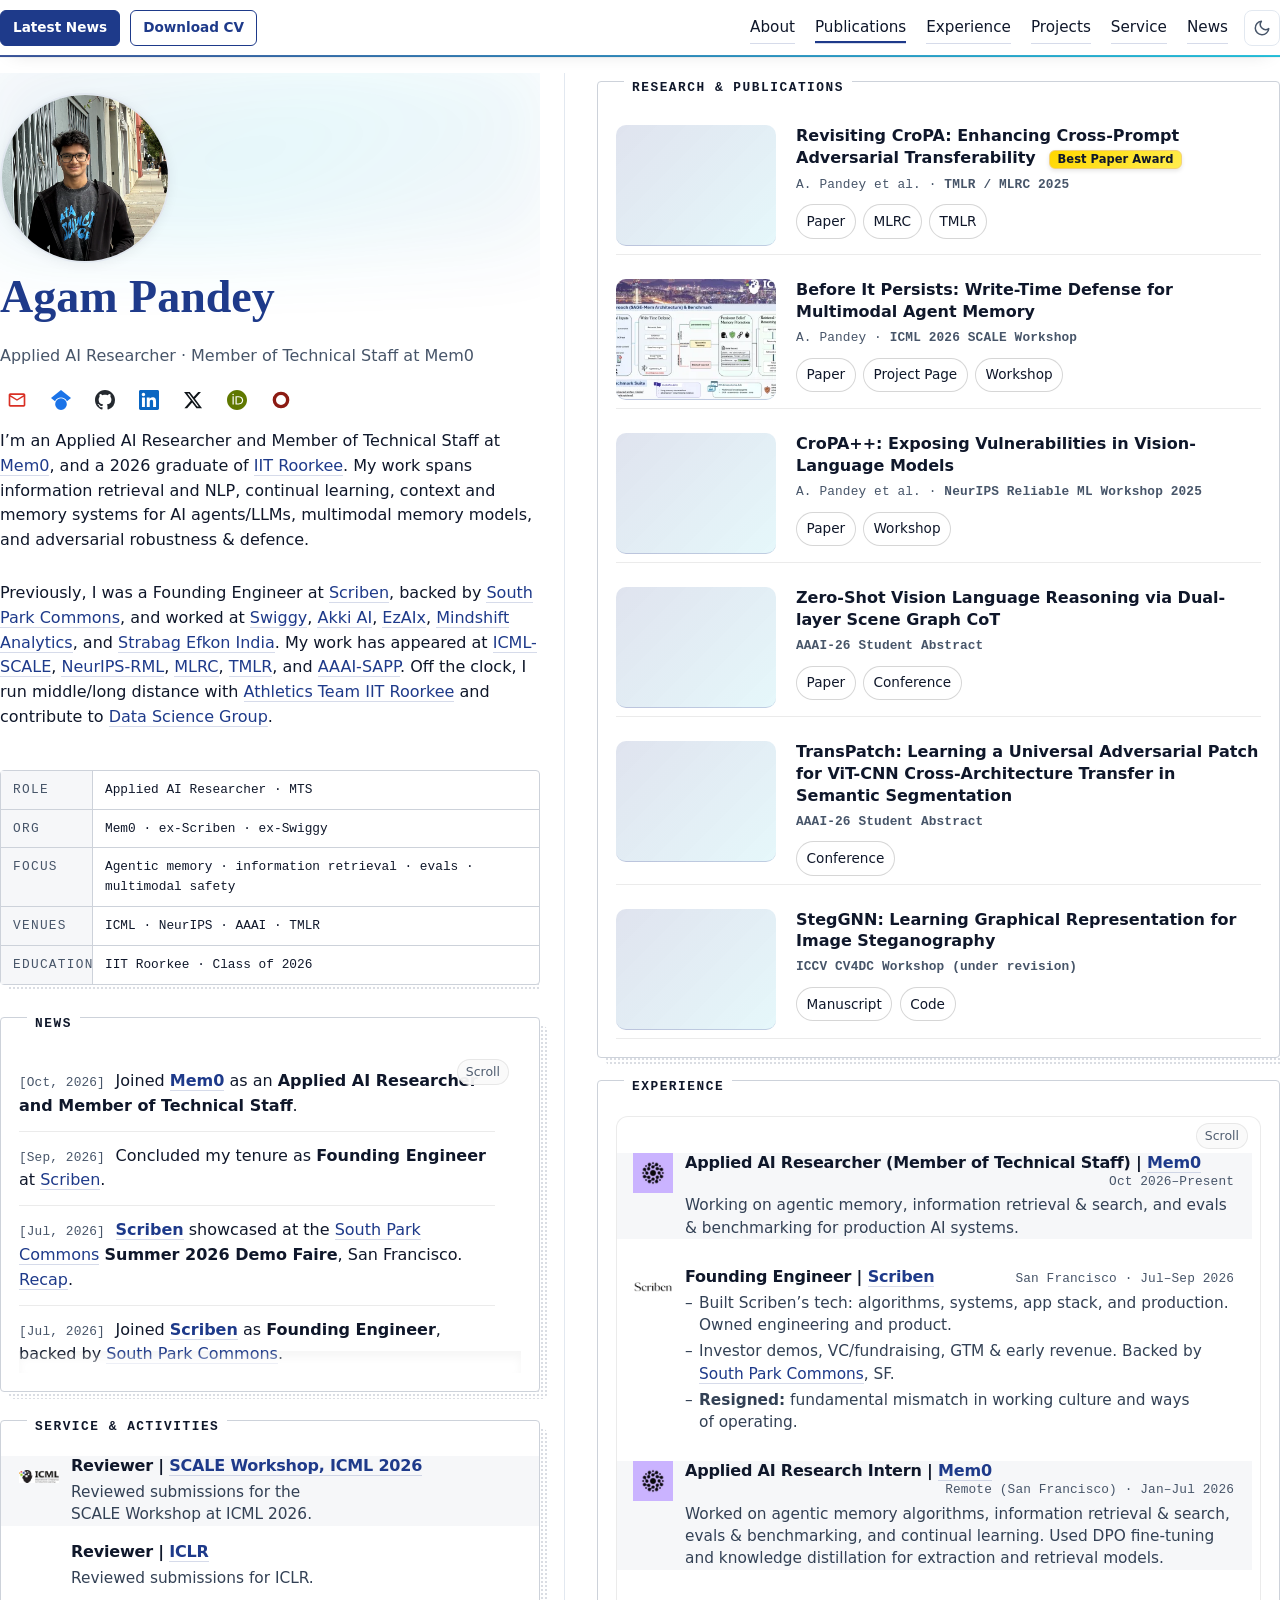
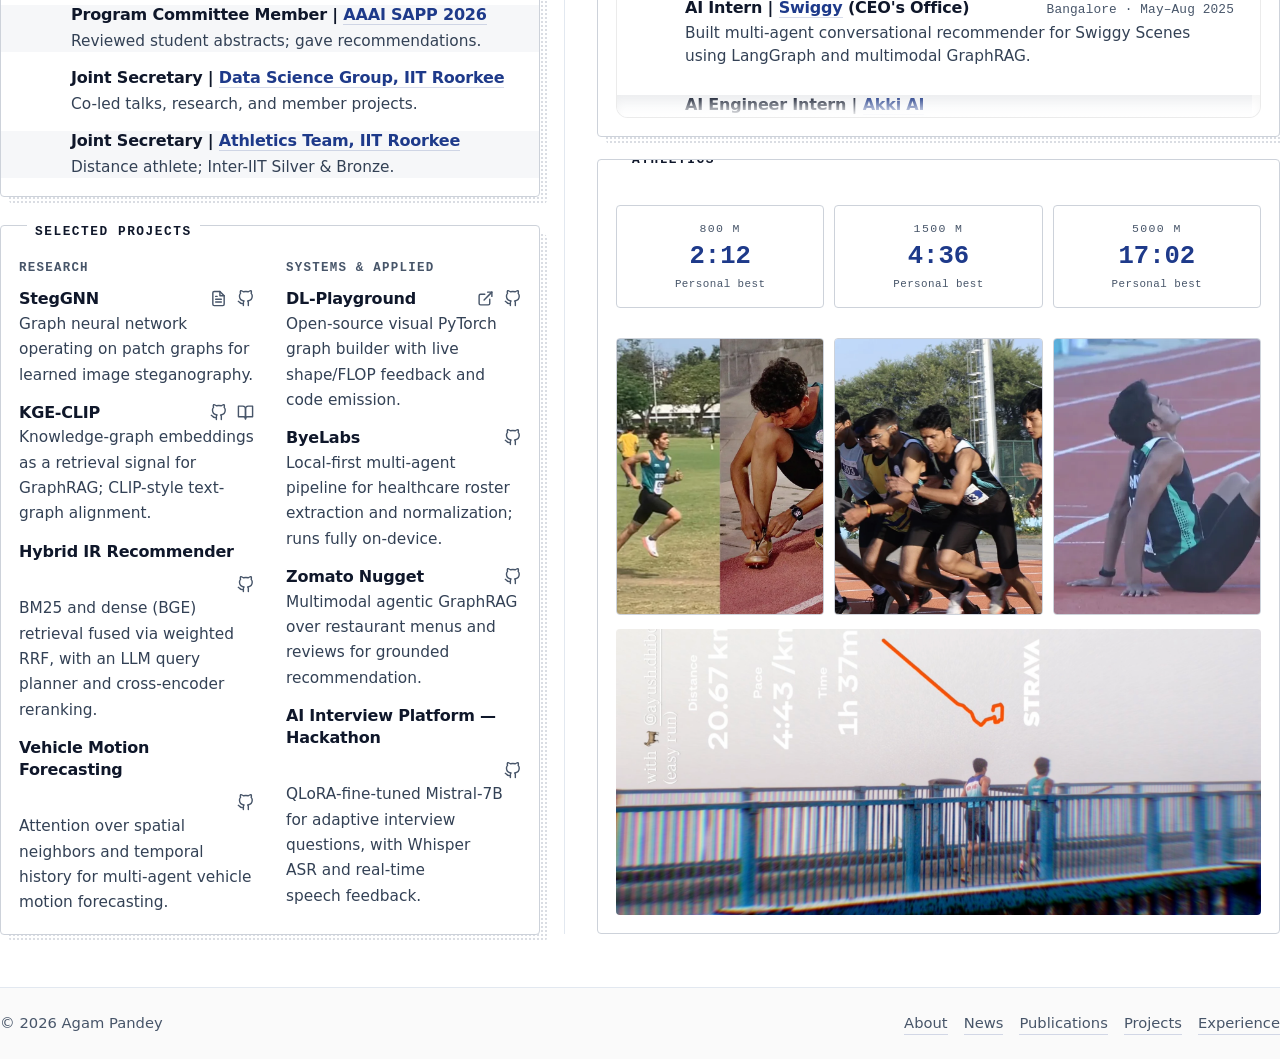
==== commit 35d2f6e1: "Update research scope wording" ====
--- a/index.html
+++ b/index.html
@@ -313,7 +313,7 @@
       </div>
 
       <p>
-        I’m an Applied AI Researcher and Member of Technical Staff at <a href="https://mem0.ai/" target="_blank" rel="noopener">Mem0</a>, and a 2026 graduate of <a href="https://www.iitr.ac.in/">IIT Roorkee</a>. My work spans information retrieval and NLP, continual learning, context and memory systems for AI agents and LLMs, learned memory models, and multimodal adversarial defense.
+        I’m an Applied AI Researcher and Member of Technical Staff at <a href="https://mem0.ai/" target="_blank" rel="noopener">Mem0</a>, and a 2026 graduate of <a href="https://www.iitr.ac.in/">IIT Roorkee</a>. My work spans information retrieval and NLP, continual learning, context and memory systems for AI agents/LLMs, multimodal memory models, and adversarial robustness &amp; defence.
       </p>
       <p>
         Previously, I was a Founding Engineer at <a href="https://home.scriben.ai/" target="_blank" rel="noopener">Scriben</a>, backed by <a href="https://www.southparkcommons.com/" target="_blank" rel="noopener">South Park Commons</a>, and worked at <a href="https://www.swiggy.com/">Swiggy</a>, <a href="https://akki.ai/">Akki AI</a>, <a href="https://www.ezaix.com/">EzAIx</a>, <a href="https://www.mindshiftnow.in/">Mindshift Analytics</a>, and <a href="https://efkonindia.com/">Strabag Efkon India</a>. My work has appeared at <a href="https://scale-icml-2026.github.io/">ICML-SCALE</a>, <a href="https://neurips.cc/virtual/2025/workshop/109580">NeurIPS-RML</a>, <a href="https://reproml.org/">MLRC</a>, <a href="https://jmlr.org/tmlr/">TMLR</a>, and <a href="https://aaai.org/conference/aaai/aaai-26/student-abstract-and-poster-program-call/">AAAI-SAPP</a>. Off the clock, I run middle/long distance with <a href="https://www.instagram.com/athletics_iitr/?hl=en">Athletics Team IIT Roorkee</a> and contribute to <a href="https://dsgiitr.in/">Data Science Group</a>.
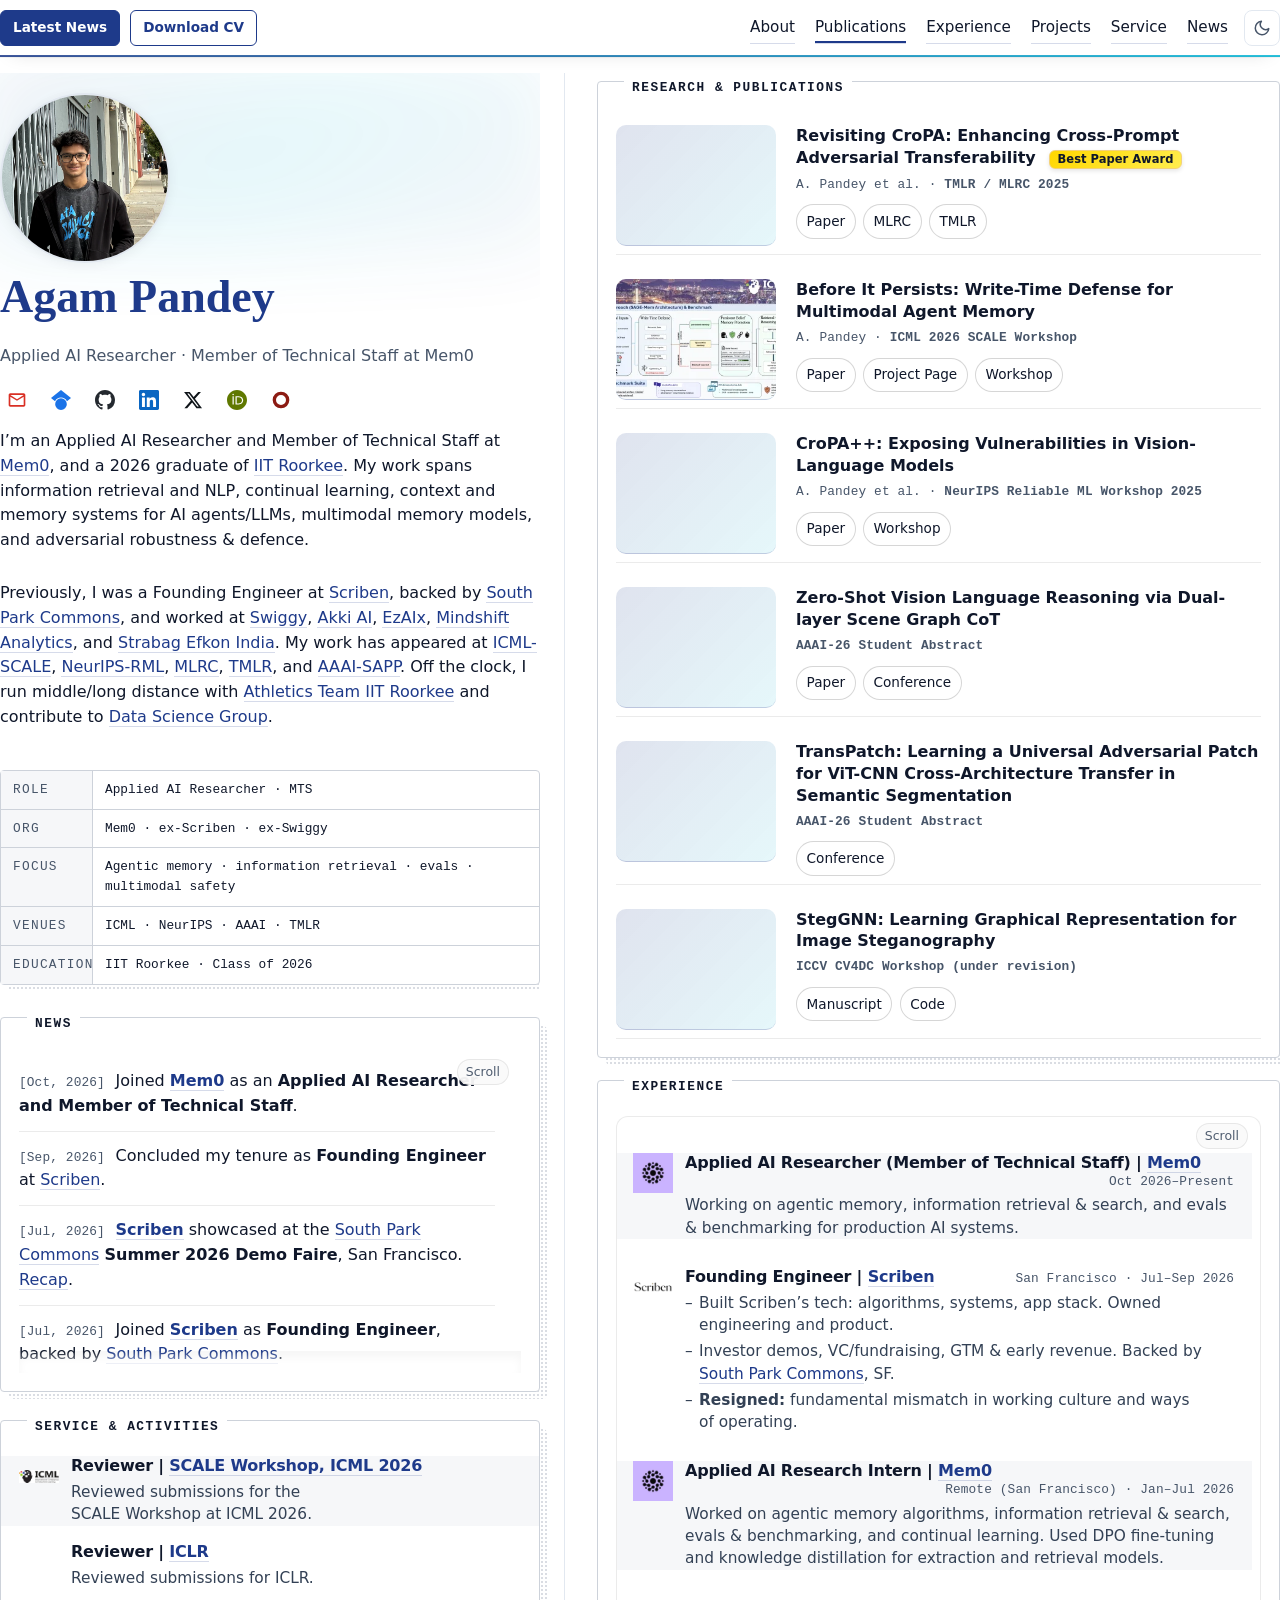
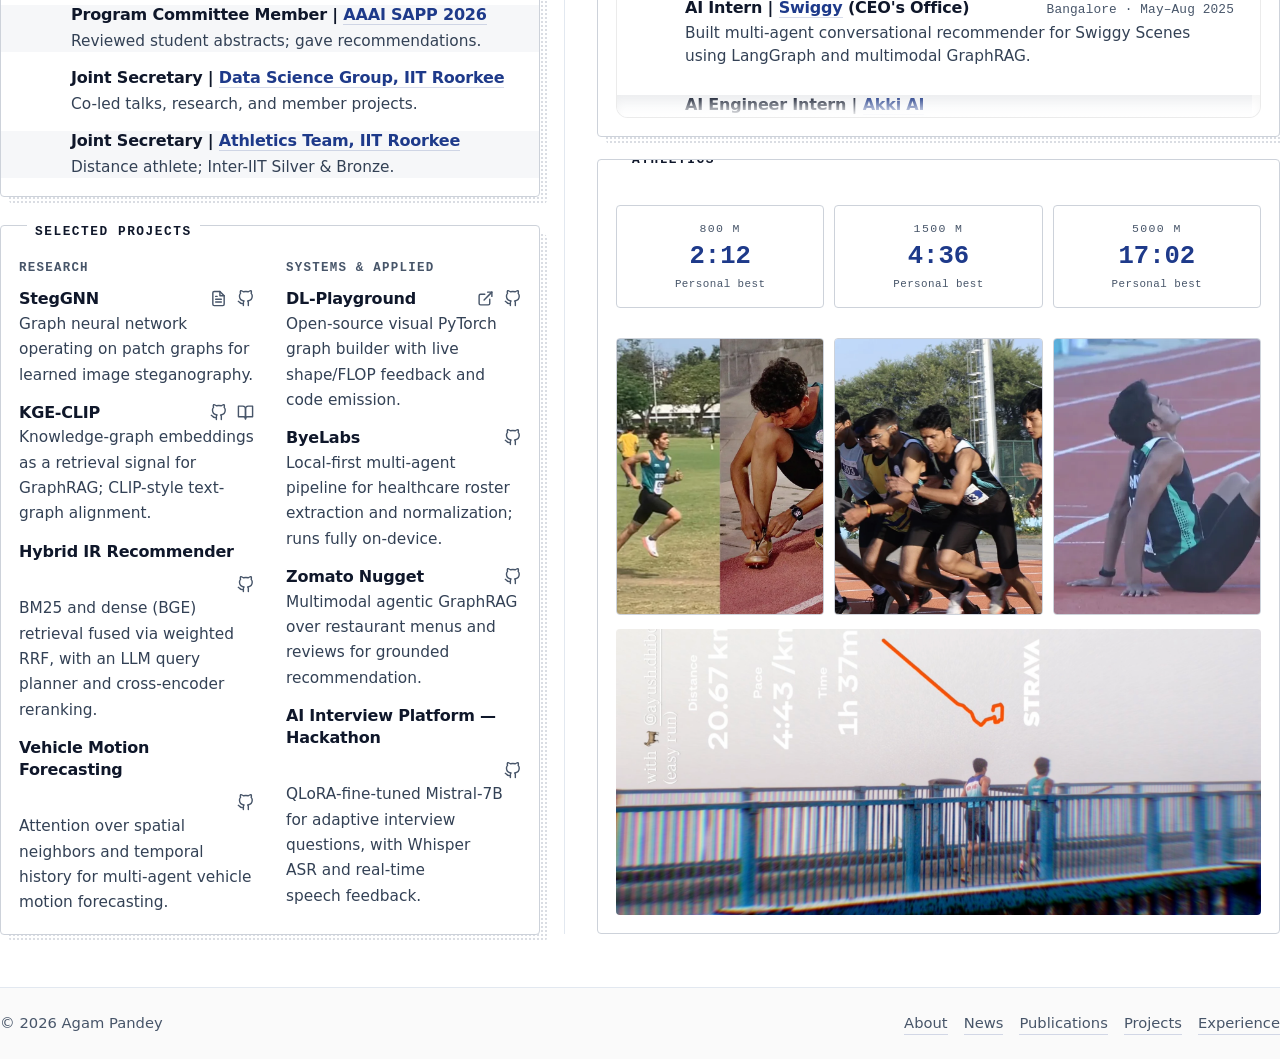
==== commit 6e29ac78: "Trim Scriben experience bullet" ====
--- a/index.html
+++ b/index.html
@@ -18,8 +18,8 @@
   <meta property="profile:last_name" content="Pandey" />
   <meta property="og:locale" content="en_US" />
   <meta property="og:url" content="https://agampandey.com/" />
-  <meta property="og:image" content="https://agampandey.com/assets/photos/og-agam-pandey-v2.png" />
-  <meta property="og:image:secure_url" content="https://agampandey.com/assets/photos/og-agam-pandey-v2.png" />
+  <meta property="og:image" content="https://agampandey.com/assets/photos/og-agam-pandey-v3.png" />
+  <meta property="og:image:secure_url" content="https://agampandey.com/assets/photos/og-agam-pandey-v3.png" />
   <meta property="og:image:type" content="image/png" />
   <meta property="og:image:width" content="1200" />
   <meta property="og:image:height" content="630" />
@@ -31,7 +31,7 @@
   <meta name="twitter:url" content="https://agampandey.com/" />
   <meta name="twitter:title" content="Agam Pandey | Applied AI Researcher &amp; MTS at Mem0" />
   <meta name="twitter:description" content="Applied AI researcher building memory, retrieval, and evaluation systems for AI agents at Mem0. Research spanning multimodal safety, VLMs, and adversarial machine learning." />
-  <meta name="twitter:image" content="https://agampandey.com/assets/photos/og-agam-pandey-v2.png" />
+  <meta name="twitter:image" content="https://agampandey.com/assets/photos/og-agam-pandey-v3.png" />
   <meta name="twitter:image:alt" content="Agam Pandey, Applied AI Researcher and Member of Technical Staff at Mem0" />
   <meta name="theme-color" content="#1e3a8a">
   <script>
@@ -316,7 +316,7 @@
         I’m an Applied AI Researcher and Member of Technical Staff at <a href="https://mem0.ai/" target="_blank" rel="noopener">Mem0</a>, and a 2026 graduate of <a href="https://www.iitr.ac.in/">IIT Roorkee</a>. My work spans information retrieval and NLP, continual learning, context and memory systems for AI agents/LLMs, multimodal memory models, and adversarial robustness &amp; defence.
       </p>
       <p>
-        Previously, I was a Founding Engineer at <a href="https://home.scriben.ai/" target="_blank" rel="noopener">Scriben</a>, backed by <a href="https://www.southparkcommons.com/" target="_blank" rel="noopener">South Park Commons</a>, and worked at <a href="https://www.swiggy.com/">Swiggy</a>, <a href="https://akki.ai/">Akki AI</a>, <a href="https://www.ezaix.com/">EzAIx</a>, <a href="https://www.mindshiftnow.in/">Mindshift Analytics</a>, and <a href="https://efkonindia.com/">Strabag Efkon India</a>. My work has appeared at <a href="https://scale-icml-2026.github.io/">ICML-SCALE</a>, <a href="https://neurips.cc/virtual/2025/workshop/109580">NeurIPS-RML</a>, <a href="https://reproml.org/">MLRC</a>, <a href="https://jmlr.org/tmlr/">TMLR</a>, and <a href="https://aaai.org/conference/aaai/aaai-26/student-abstract-and-poster-program-call/">AAAI-SAPP</a>. Off the clock, I run middle/long distance with <a href="https://www.instagram.com/athletics_iitr/?hl=en">Athletics Team IIT Roorkee</a> and contribute to <a href="https://dsgiitr.in/">Data Science Group</a>.
+        Previously, I was a Founding Engineer at <a href="https://home.scriben.ai/" target="_blank" rel="noopener">Scriben</a>, backed by <a href="https://www.southparkcommons.com/companies/scriben/" target="_blank" rel="noopener">South Park Commons</a>, and worked at <a href="https://www.swiggy.com/">Swiggy</a>, <a href="https://akki.ai/">Akki AI</a>, <a href="https://www.ezaix.com/">EzAIx</a>, <a href="https://www.mindshiftnow.in/">Mindshift Analytics</a>, and <a href="https://efkonindia.com/">Strabag Efkon India</a>. My work has appeared at <a href="https://scale-icml-2026.github.io/">ICML-SCALE</a>, <a href="https://neurips.cc/virtual/2025/workshop/109580">NeurIPS-RML</a>, <a href="https://reproml.org/">MLRC</a>, <a href="https://jmlr.org/tmlr/">TMLR</a>, and <a href="https://aaai.org/conference/aaai/aaai-26/student-abstract-and-poster-program-call/">AAAI-SAPP</a>. Off the clock, I run middle/long distance with <a href="https://www.instagram.com/athletics_iitr/?hl=en">Athletics Team IIT Roorkee</a> and contribute to <a href="https://dsgiitr.in/">Data Science Group</a>.
       </p>
 
       <dl class="facts">
@@ -362,7 +362,7 @@
               <time class="news-date" datetime="2026-07">[Jul, 2026]</time>
               Joined <a href="https://home.scriben.ai/" target="_blank" rel="noopener"><strong>Scriben</strong></a> as
               <strong>Founding Engineer</strong>, backed by
-              <a href="https://www.southparkcommons.com/" target="_blank" rel="noopener">South Park Commons</a>.
+              <a href="https://www.southparkcommons.com/companies/scriben/" target="_blank" rel="noopener">South Park Commons</a>.
             </li>
             <li>
               <time class="news-date" datetime="2026-07">[Jul, 2026]</time>
@@ -858,15 +858,15 @@
       </li>
       <li>
         <div class="exp-header">
-          <img src="assets/logos/scriben.webp" alt="Scriben" class="company-logo lazy-img" loading="lazy" decoding="async" width="48" height="48">
+          <img src="assets/logos/scriben.webp" alt="Scriben" class="company-logo scriben-logo lazy-img" loading="lazy" decoding="async" width="48" height="48">
           <div class="exp-title-group">
             <div class="item-title">Founding Engineer | <a href="https://home.scriben.ai/" target="_blank" rel="noopener">Scriben</a></div>
             <div class="item-meta">San Francisco · Jul–Sep 2026</div>
           </div>
         </div>
         <div class="item-desc exp-points">
-          <div class="exp-point">Built Scriben’s tech: algorithms, systems, app stack, and production. Owned engineering and product.</div>
-          <div class="exp-point">Investor demos, VC/fundraising, GTM &amp; early revenue. Backed by <a href="https://www.southparkcommons.com/" target="_blank" rel="noopener">South Park Commons</a>, SF.</div>
+          <div class="exp-point">Built Scriben’s tech: algorithms, systems, app stack. Owned engineering and product.</div>
+          <div class="exp-point">Investor demos, VC/fundraising, GTM &amp; early revenue. Backed by <a href="https://www.southparkcommons.com/companies/scriben/" target="_blank" rel="noopener">South Park Commons</a>, SF.</div>
           <div class="exp-point exp-exit"><strong>Resigned:</strong> fundamental mismatch in working culture and ways of operating.</div>
         </div>
       </li>
--- a/styles.css
+++ b/styles.css
@@ -527,6 +527,11 @@
   flex-shrink:0;
 }
 
+/* Scriben's transparent wordmark is black by default; keep it white on dark surfaces. */
+:root[data-theme="dark"] .experience-list .scriben-logo{
+  filter:brightness(0) invert(1);
+}
+
 .experience-list .exp-title-group{
   grid-column:2;
   grid-row:1;
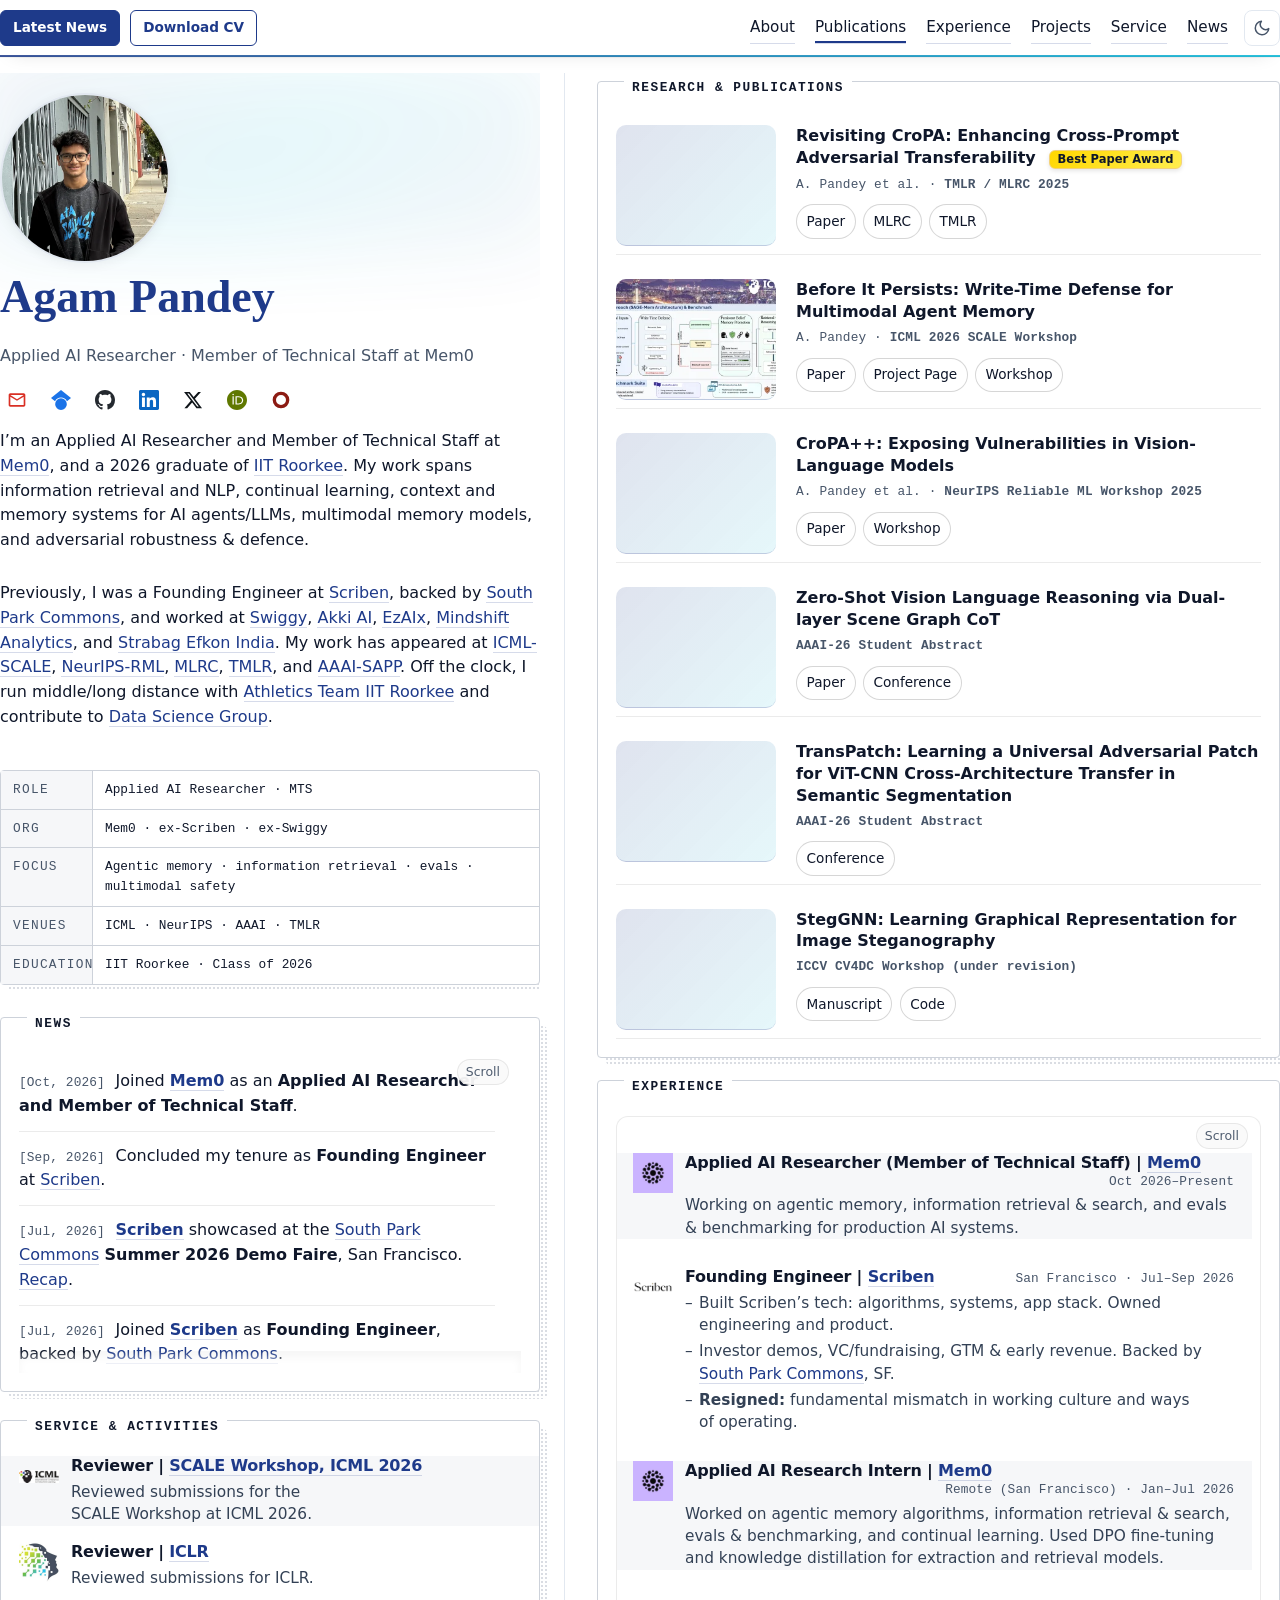
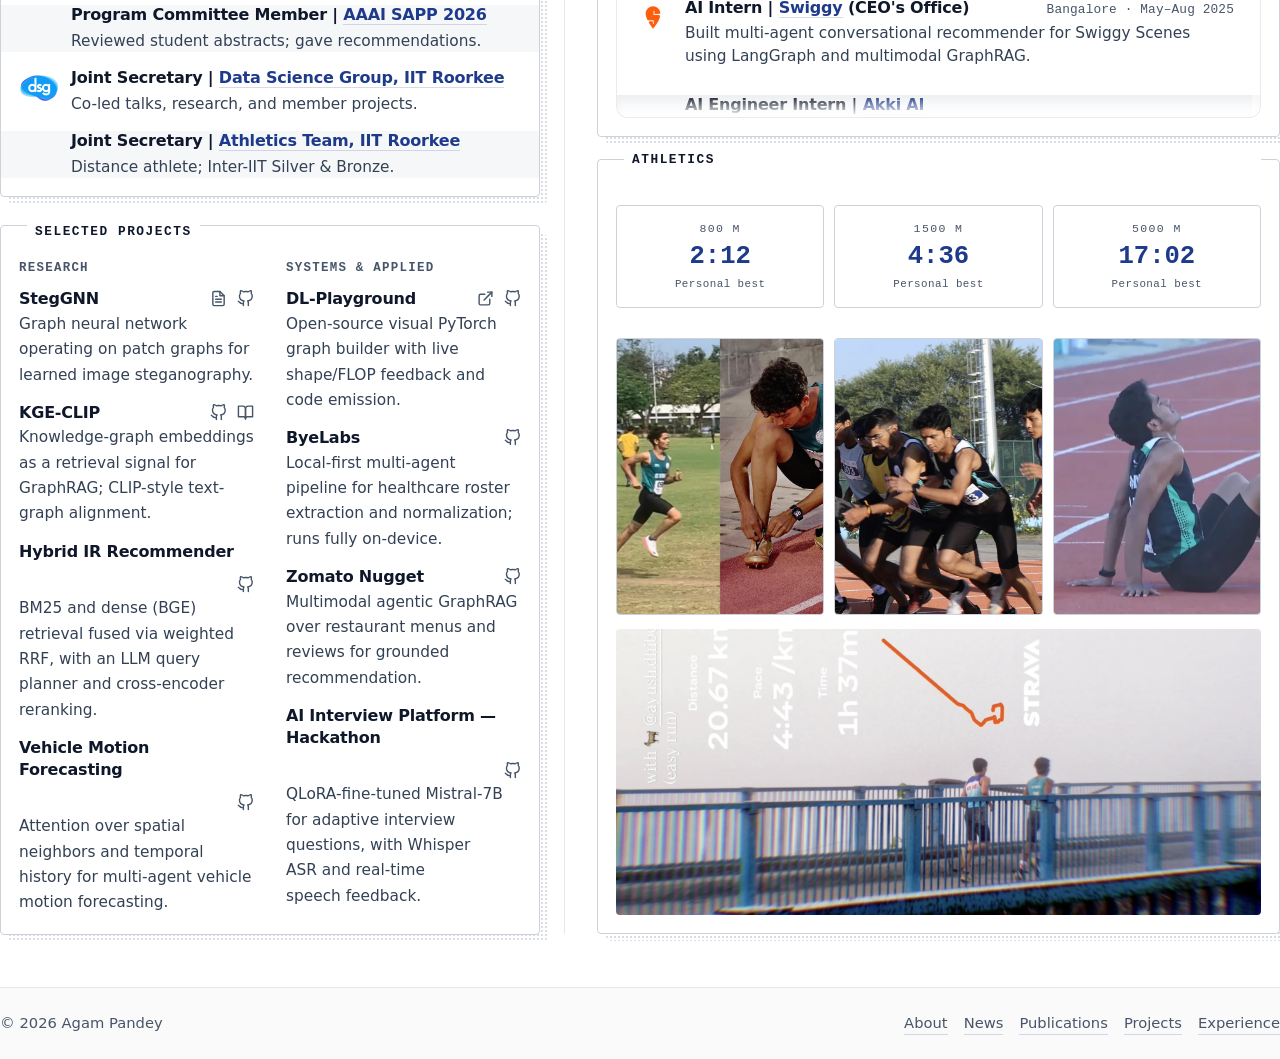
==== commit c9dbe8fe: "Fix clipped Athletics heading; lighter images and real 404 - Athletics panel: drop overflow:hidden t" ====
--- a/index.html
+++ b/index.html
@@ -18,9 +18,9 @@
   <meta property="profile:last_name" content="Pandey" />
   <meta property="og:locale" content="en_US" />
   <meta property="og:url" content="https://agampandey.com/" />
-  <meta property="og:image" content="https://agampandey.com/assets/photos/og-agam-pandey-v3.png" />
-  <meta property="og:image:secure_url" content="https://agampandey.com/assets/photos/og-agam-pandey-v3.png" />
-  <meta property="og:image:type" content="image/png" />
+  <meta property="og:image" content="https://agampandey.com/assets/photos/og-agam-pandey-v4.jpg" />
+  <meta property="og:image:secure_url" content="https://agampandey.com/assets/photos/og-agam-pandey-v4.jpg" />
+  <meta property="og:image:type" content="image/jpeg" />
   <meta property="og:image:width" content="1200" />
   <meta property="og:image:height" content="630" />
   <meta property="og:image:alt" content="Agam Pandey, Applied AI Researcher and Member of Technical Staff at Mem0" />
@@ -31,7 +31,7 @@
   <meta name="twitter:url" content="https://agampandey.com/" />
   <meta name="twitter:title" content="Agam Pandey | Applied AI Researcher &amp; MTS at Mem0" />
   <meta name="twitter:description" content="Applied AI researcher building memory, retrieval, and evaluation systems for AI agents at Mem0. Research spanning multimodal safety, VLMs, and adversarial machine learning." />
-  <meta name="twitter:image" content="https://agampandey.com/assets/photos/og-agam-pandey-v3.png" />
+  <meta name="twitter:image" content="https://agampandey.com/assets/photos/og-agam-pandey-v4.jpg" />
   <meta name="twitter:image:alt" content="Agam Pandey, Applied AI Researcher and Member of Technical Staff at Mem0" />
   <meta name="theme-color" content="#1e3a8a">
   <script>
@@ -62,8 +62,8 @@
   <link rel="shortcut icon" href="/favicon-cat.ico">
   <link rel="apple-touch-icon" sizes="180x180" href="/apple-touch-icon-cat.png">
   <link rel="manifest" href="/site.webmanifest">
-  <link rel="preload" as="image" href="assets/photos/pfp-mem0.webp">
-  <link rel="stylesheet" href="styles.css?v=20261003-4" />
+  <link rel="preload" as="image" href="assets/photos/pfp-mem0-512.webp" fetchpriority="high">
+  <link rel="stylesheet" href="styles.css?v=20261003-5" />
   <script type="application/ld+json">
   {
     "@context": "https://schema.org",
@@ -269,7 +269,7 @@
     <!-- ABOUT -->
     <section id="about" class="section profile">
       <div class="hero-left">
-      <img src="assets/photos/pfp-mem0.webp" alt="Agam Pandey, Applied AI Researcher and Member of Technical Staff at Mem0" class="headshot round" loading="eager" decoding="async" width="1200" height="1200">
+      <img src="assets/photos/pfp-mem0-512.webp" alt="Agam Pandey, Applied AI Researcher and Member of Technical Staff at Mem0" class="headshot round" loading="eager" decoding="async" fetchpriority="high" width="512" height="512">
       <h1 class="hero-title">Agam Pandey</h1>
       <div class="hero-subline">
         <p class="hero-subtitle">Applied AI Researcher · Member of Technical Staff at Mem0</p>
@@ -991,7 +991,7 @@
     </div>
 
     <figure class="long-run-banner">
-      <img src="assets/athletics/long-run-strava.png?v=20261003-2" alt="Strava screenshot from Agam Pandey's 20.67 km long run" loading="lazy" decoding="async" width="2074" height="1170">
+      <img src="assets/athletics/long-run-strava.webp" alt="Strava screenshot from Agam Pandey's 20.67 km long run" loading="lazy" decoding="async" width="2074" height="1170">
     </figure>
   </div>
 </section>
@@ -1012,6 +1012,6 @@
   </div>
 </footer>
 
-<script src="script.js?v=20261003-3" defer></script>
+<script src="script.js?v=20261003-4" defer></script>
 </body>
 </html>
--- a/styles.css
+++ b/styles.css
@@ -1053,9 +1053,6 @@
     object-fit:cover;
     object-position:center 52%;
   }
-  #athletics.is-height-synced{
-    overflow:hidden;
-  }
   #athletics.is-height-synced > .container{
     display:flex;
     flex-direction:column;
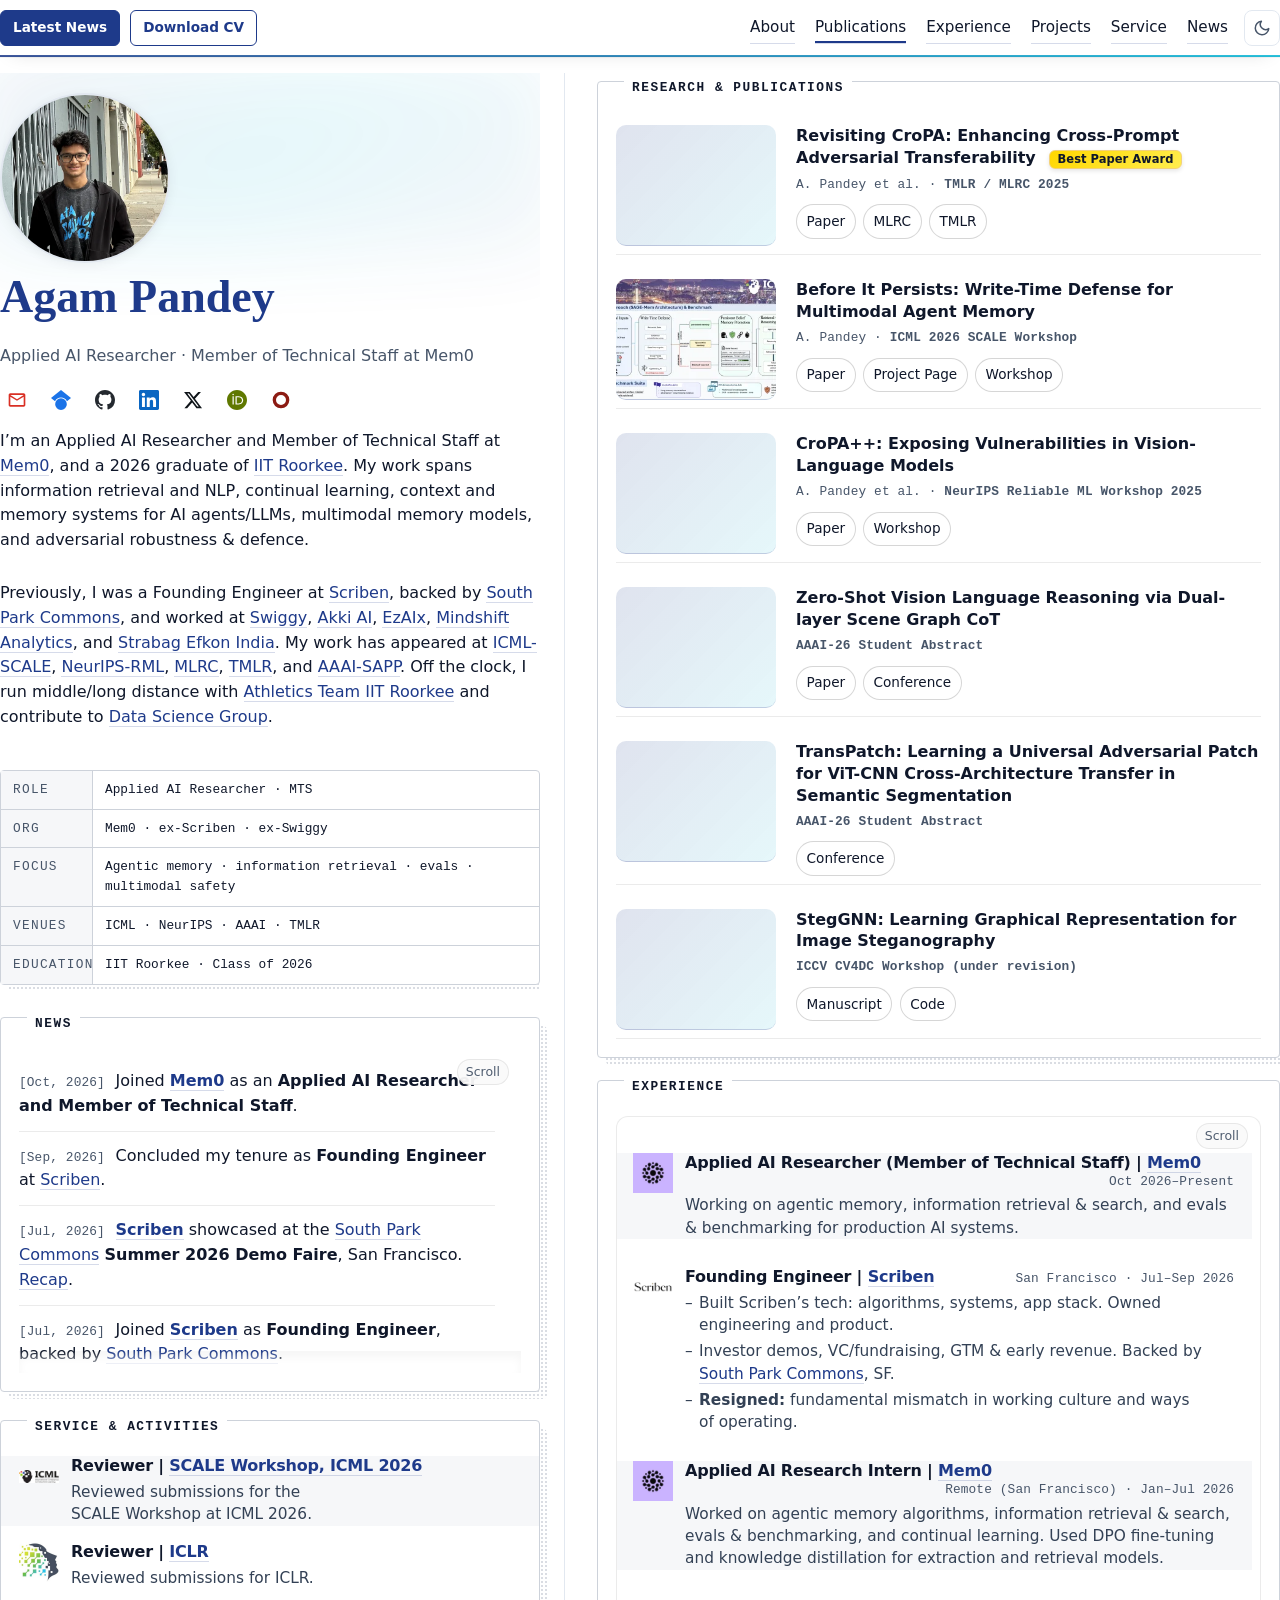
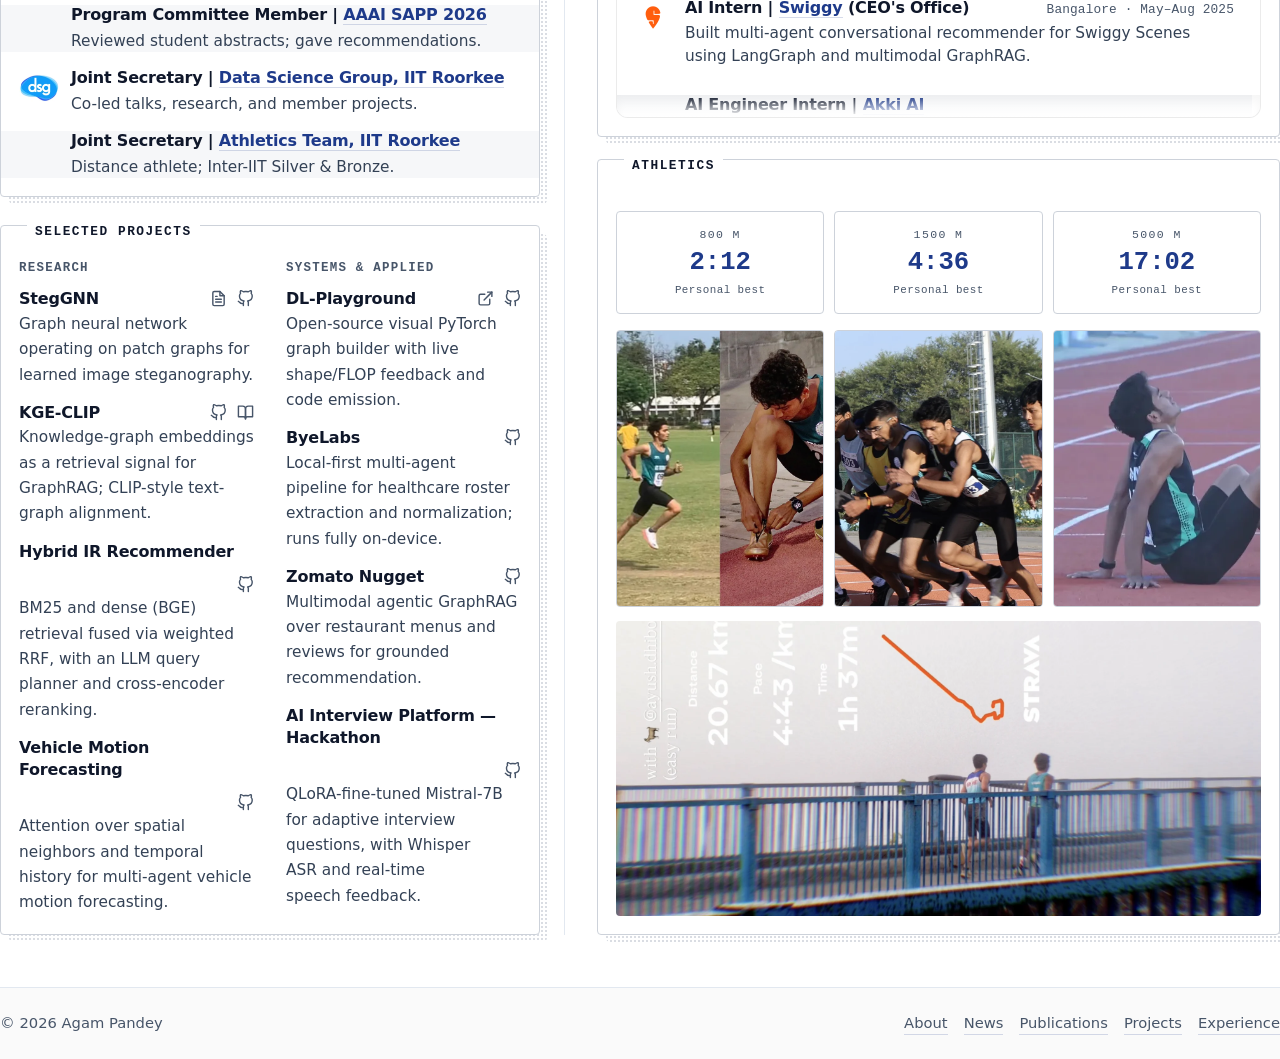
==== commit 4adf9edd: "Align Athletics panel without switching it to flex layout Root cause of the Athletics legend bugs: h" ====
--- a/index.html
+++ b/index.html
@@ -63,7 +63,7 @@
   <link rel="apple-touch-icon" sizes="180x180" href="/apple-touch-icon-cat.png">
   <link rel="manifest" href="/site.webmanifest">
   <link rel="preload" as="image" href="assets/photos/pfp-mem0-512.webp" fetchpriority="high">
-  <link rel="stylesheet" href="styles.css?v=20261003-5" />
+  <link rel="stylesheet" href="styles.css?v=20261003-6" />
   <script type="application/ld+json">
   {
     "@context": "https://schema.org",
@@ -1012,6 +1012,6 @@
   </div>
 </footer>
 
-<script src="script.js?v=20261003-4" defer></script>
+<script src="script.js?v=20261003-5" defer></script>
 </body>
 </html>
--- a/styles.css
+++ b/styles.css
@@ -946,6 +946,7 @@
 #news > .container > h2,
 #athletics > .container > h2{
   display:inline-block;
+  align-self:flex-start;          /* stay text-width when the panel is a flex column (Athletics height sync) */
   margin:0 0 14px 8px;
   transform:translateY(-50%);
   padding:0 8px;
@@ -1052,17 +1053,6 @@
     height:100%;
     object-fit:cover;
     object-position:center 52%;
-  }
-  #athletics.is-height-synced > .container{
-    display:flex;
-    flex-direction:column;
-    height:100%;
-    min-height:0;
-  }
-  #athletics.is-height-synced .long-run-banner{
-    flex:1 1 0;
-    height:auto;
-    min-height:0;
   }
 }
 
